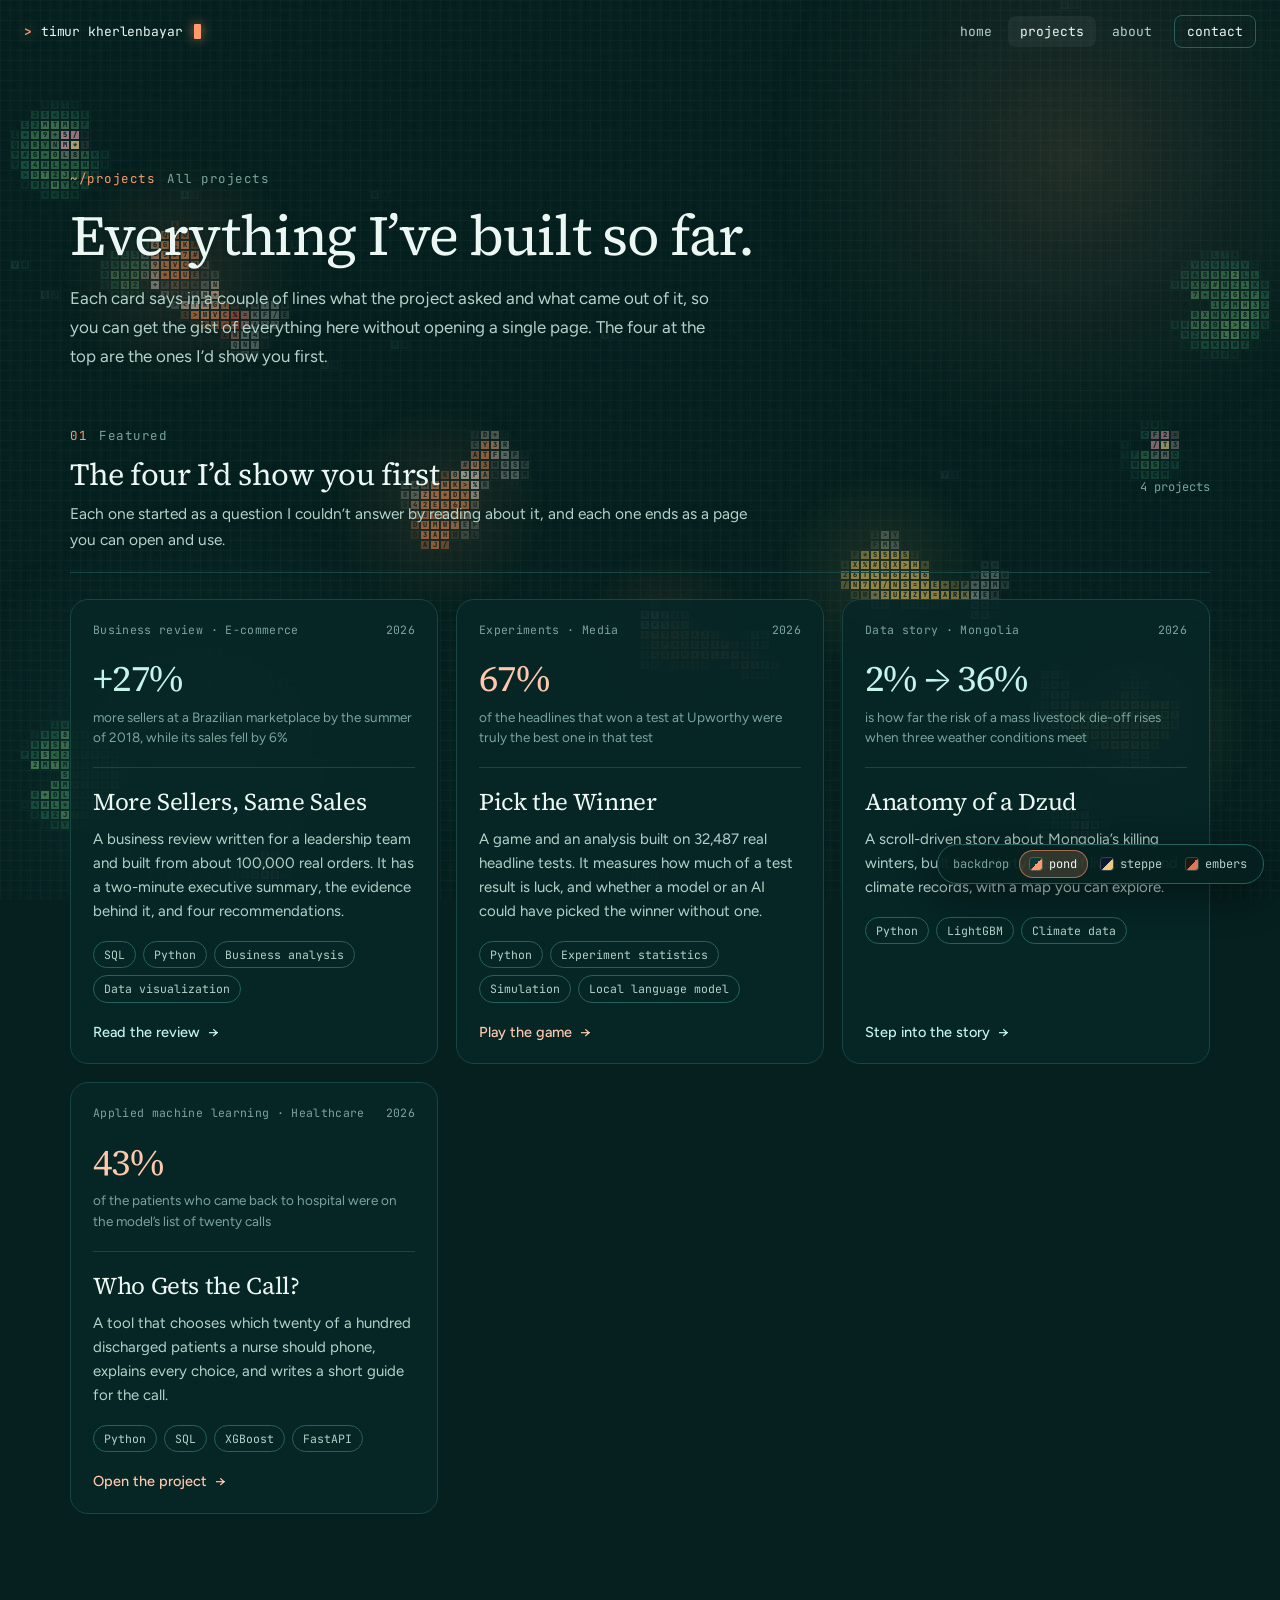
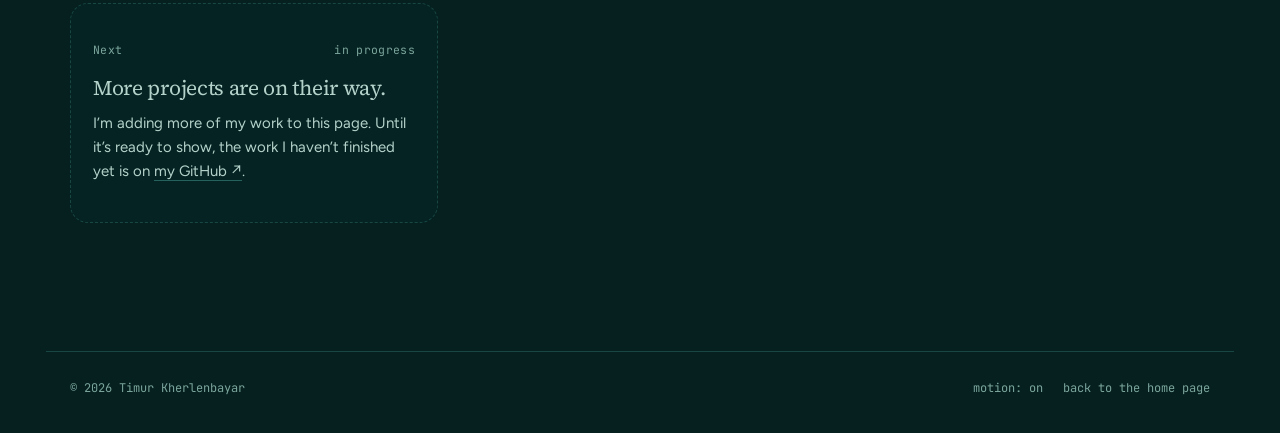
==== projects/index.html @ 5f77986a "Group the projects page and add a shared look for new project pages The projects page now holds its " ====
<!DOCTYPE html>
<html lang="en" data-theme="pond">
<head>
  <meta charset="UTF-8">
  <meta name="viewport" content="width=device-width, initial-scale=1, viewport-fit=cover">
  <meta name="theme-color" content="#05201f">
  <meta name="description" content="Every data and AI project by Timur Kherlenbayar. Each card opens a working page you can try.">
  <title>Projects — Timur Kherlenbayar</title>
  <link rel="icon" href="../assets/favicon.svg" type="image/svg+xml">
  <link rel="stylesheet" href="../assets/fonts/type-home.css?v=10">
  <link rel="stylesheet" href="../style.css?v=11">
  <script>
    document.documentElement.classList.add('js');
    try { var t = localStorage.getItem('tk-theme'); if (t) document.documentElement.dataset.theme = t; } catch (e) {}
  </script>
  <script src="../backdrop.js?v=10" defer></script>
  <script src="../app.js?v=11" defer></script>
</head>
<body>
  <canvas id="field" aria-hidden="true"></canvas>

  <a class="skip" href="#list">Skip to the projects</a>

  <header class="nav">
    <a class="brand" href="../" aria-label="Timur Kherlenbayar, home page"><span class="brand-mark" aria-hidden="true">&gt;</span>timur kherlenbayar<span class="caret" aria-hidden="true"></span></a>
    <nav aria-label="Main">
      <a href="../">home</a>
      <a href="./" aria-current="page">projects</a>
      <a href="../#about">about</a>
      <a class="nav-cta" href="../#contact">contact</a>
    </nav>
  </header>

  <main id="top">
    <section class="page-head wrap" aria-labelledby="page-title">
      <p class="label"><span>~/projects</span>All projects</p>
      <h1 id="page-title">Everything I’ve built so far.</h1>
      <p>Each card says in a couple of lines what the project asked and what came out of it, so you can get the gist of everything here without opening a single page. The four at the top are the ones I’d show you first.</p>
    </section>

    <!-- How this page is put together
         Each <section class="group"> is one kind of work, with its own heading and card grid. To add a
         project, copy one <li> block inside the right group, change the text and the link, and put it
         first in that group's list. Add "cool" to the card's class for the blue accent.
         For work that has no page of its own, use <div class="card compact"> (no headline number),
         or <a class="card compact"> if it links out to a repository or a PDF.
         To add a group, copy a whole <section class="group">, give it a new id and data-name, and
         update its number and count. The filter chips appear by themselves once there are two groups.
         Planned groups, in this order: featured, ai-apps (AI apps), product (Product and strategy),
         engineering (Engineering and coursework). -->
    <div class="wrap groups" id="list">
      <div class="filters" role="group" aria-label="Show one group of projects" hidden></div>

      <section class="group" id="featured" data-name="Featured" aria-labelledby="g-featured">
        <header class="group-head">
          <div>
            <p class="label"><span>01</span>Featured</p>
            <h2 id="g-featured">The four I’d show you first</h2>
          </div>
          <p class="group-count">4 projects</p>
          <p>Each one started as a question I couldn’t answer by reading about it, and each one ends as a page you can open and use.</p>
        </header>
        <ul class="cards">
          <li>
            <a class="card cool reveal" data-spot href="more-sellers-same-sales/">
              <span class="card-top"><span>Business review · E-commerce</span><span>2026</span></span>
              <span class="card-stat"><b>+27%</b><span>more sellers at a Brazilian marketplace by the summer of 2018, while its sales fell by 6%</span></span>
              <span class="card-title">More Sellers, Same Sales</span>
              <span class="card-text">A business review written for a leadership team and built from about 100,000 real orders. It has a two-minute executive summary, the evidence behind it, and four recommendations.</span>
              <span class="card-tags"><span>SQL</span><span>Python</span><span>Business analysis</span><span>Data visualization</span></span>
              <span class="card-go">Read the review <span aria-hidden="true">→</span></span>
            </a>
          </li>
          <li>
            <a class="card reveal" data-spot href="pick-the-winner/">
              <span class="card-top"><span>Experiments · Media</span><span>2026</span></span>
              <span class="card-stat"><b>67%</b><span>of the headlines that won a test at Upworthy were truly the best one in that test</span></span>
              <span class="card-title">Pick the Winner</span>
              <span class="card-text">A game and an analysis built on 32,487 real headline tests. It measures how much of a test result is luck, and whether a model or an AI could have picked the winner without one.</span>
              <span class="card-tags"><span>Python</span><span>Experiment statistics</span><span>Simulation</span><span>Local language model</span></span>
              <span class="card-go">Play the game <span aria-hidden="true">→</span></span>
            </a>
          </li>
          <li>
            <a class="card cool reveal" data-spot href="anatomy-of-a-dzud/">
              <span class="card-top"><span>Data story · Mongolia</span><span>2026</span></span>
              <span class="card-stat"><b>2% → 36%</b><span>is how far the risk of a mass livestock die-off rises when three weather conditions meet</span></span>
              <span class="card-title">Anatomy of a Dzud</span>
              <span class="card-text">A scroll-driven story about Mongolia’s killing winters, built from thirty years of livestock and climate records, with a map you can explore.</span>
              <span class="card-tags"><span>Python</span><span>LightGBM</span><span>Climate data</span></span>
              <span class="card-go">Step into the story <span aria-hidden="true">→</span></span>
            </a>
          </li>
          <li>
            <a class="card reveal" data-spot href="who-gets-the-call/">
              <span class="card-top"><span>Applied machine learning · Healthcare</span><span>2026</span></span>
              <span class="card-stat"><b>43%</b><span>of the patients who came back to hospital were on the model’s list of twenty calls</span></span>
              <span class="card-title">Who Gets the Call?</span>
              <span class="card-text">A tool that chooses which twenty of a hundred discharged patients a nurse should phone, explains every choice, and writes a short guide for the call.</span>
              <span class="card-tags"><span>Python</span><span>SQL</span><span>XGBoost</span><span>FastAPI</span></span>
              <span class="card-go">Open the project <span aria-hidden="true">→</span></span>
            </a>
          </li>
        </ul>
      </section>

      <ul class="cards later">
        <li>
          <div class="card ghost reveal">
            <span class="card-top"><span>Next</span><span>in progress</span></span>
            <span class="card-title">More projects are on their way.</span>
            <span class="card-text">I’m adding more of my work to this page. Until it’s ready to show, the work I haven’t finished yet is on <a href="https://github.com/RumitOsu" target="_blank" rel="noopener noreferrer">my GitHub <span aria-hidden="true">↗</span></a>.</span>
          </div>
        </li>
      </ul>
    </div>
  </main>

  <footer class="footer wrap">
    <span>© 2026 Timur Kherlenbayar</span>
    <span class="footer-right">
      <button id="motion" type="button" aria-pressed="false">motion: on</button>
      <a href="../">back to the home page</a>
    </span>
  </footer>

  <div class="themes" role="group" aria-label="Choose the backdrop">
    <span aria-hidden="true">backdrop</span>
    <button type="button" data-theme-pick="pond" aria-pressed="true" aria-label="Koi pond backdrop" style="--a:#0a3a38;--b:#ff9a6c"><i></i><b>pond</b></button>
    <button type="button" data-theme-pick="steppe" aria-pressed="false" aria-label="Steppe night backdrop" style="--a:#0f1630;--b:#f2cc7e"><i></i><b>steppe</b></button>
    <button type="button" data-theme-pick="embers" aria-pressed="false" aria-label="Embers backdrop" style="--a:#1b1916;--b:#d97757"><i></i><b>embers</b></button>
  </div>
</body>
</html>
---- assets/fonts/type-home.css ----
/* Home page type: Source Serif 4 for headings, Figtree for reading, JetBrains Mono for labels. */
@font-face { font-family: 'Source Serif 4'; font-style: normal; font-weight: 400; font-display: swap; src: url(font-26.ttf) format('truetype'); }
@font-face { font-family: 'Source Serif 4'; font-style: italic; font-weight: 400; font-display: swap; src: url(font-25.ttf) format('truetype'); }
@font-face { font-family: 'Source Serif 4'; font-style: normal; font-weight: 600; font-display: swap; src: url(font-27.ttf) format('truetype'); }
@font-face { font-family: 'Figtree'; font-style: normal; font-weight: 400; font-display: swap; src: url(font-15.ttf) format('truetype'); }
@font-face { font-family: 'Figtree'; font-style: normal; font-weight: 500; font-display: swap; src: url(font-16.ttf) format('truetype'); }
@font-face { font-family: 'Figtree'; font-style: normal; font-weight: 700; font-display: swap; src: url(font-17.ttf) format('truetype'); }
@font-face { font-family: 'JetBrains Mono'; font-style: normal; font-weight: 400; font-display: swap; src: url(font-18.ttf) format('truetype'); }
@font-face { font-family: 'JetBrains Mono'; font-style: normal; font-weight: 600; font-display: swap; src: url(font-19.ttf) format('truetype'); }
---- style.css ----
/* Timur Kherlenbayar — portfolio home.
   A warm, dark, terminal-flavoured page: serif headings, monospace labels, one coral accent,
   and a quiet field of dots behind everything that brightens near the pointer. */

:root {
  color-scheme: dark;
  --ok: #86cfa6;
  --serif: "Source Serif 4", Georgia, "Times New Roman", serif;
  --sans: "Figtree", "Segoe UI", system-ui, sans-serif;
  --mono: "JetBrains Mono", ui-monospace, "Cascadia Mono", Consolas, monospace;
  --w: 1140px;
  --r: 16px;
}
/* Koi pond: dark teal water, koi orange, pale aqua. */
:root, [data-theme="pond"] {
  --bg: #05201f; --bg-2: #082b2a; --panel: rgba(7, 38, 38, .9); --panel-solid: #0a302f;
  --line: #174643; --line-2: #26625d; --ink: #ecf7f3; --ink-2: #b4d2ca; --mute: #7ba59c;
  --accent: #ff9a6c; --accent-2: #ffc7ac; --on-accent: #2a1006;
  --cool: #7fe3d2; --cool-2: #c5f4ea; --on-cool: #05231f;
}
/* Night over the steppe: deep indigo, moonlight gold, a cold blue for the second project. */
[data-theme="steppe"] {
  --bg: #0a0f1f; --bg-2: #0f1630; --panel: rgba(15, 21, 43, .9); --panel-solid: #121a36;
  --line: #222c4d; --line-2: #36426d; --ink: #eef0f8; --ink-2: #b9bfd6; --mute: #838cab;
  --accent: #f2cc7e; --accent-2: #f8e2b0; --on-accent: #1e1705;
  --cool: #93b5ff; --cool-2: #cfdcff; --on-cool: #0a1230;
}
/* Embers: warm near-black with a coral glow. */
[data-theme="embers"] {
  --bg: #12110f; --bg-2: #181714; --panel: rgba(27, 25, 22, .9); --panel-solid: #1b1916;
  --line: #2d2a25; --line-2: #403b33; --ink: #f0ece4; --ink-2: #bbb5a9; --mute: #898377;
  --accent: #d97757; --accent-2: #f2b192; --on-accent: var(--on-accent);
  --cool: #9fabf7; --cool-2: #cfd5ff; --on-cool: var(--on-cool);
}

* { box-sizing: border-box; }
html { scroll-padding-top: 84px; -webkit-text-size-adjust: 100%; }
body {
  margin: 0; background: var(--bg); color: var(--ink);
  font: 400 17px/1.7 var(--sans); -webkit-font-smoothing: antialiased; overflow-x: hidden;
}
h1, h2, h3, p, dl, dd, ol, ul { margin: 0; padding: 0; }
ol, ul { list-style: none; }
a { color: inherit; }
button { font: inherit; color: inherit; background: none; border: 0; cursor: pointer; }
:focus-visible { outline: 2px solid var(--accent-2); outline-offset: 3px; border-radius: 6px; }
::selection { background: color-mix(in srgb, var(--accent) 35%, transparent); color: #fff; }

.wrap { width: 100%; max-width: calc(var(--w) + 48px); margin: 0 auto; padding-left: max(24px, env(safe-area-inset-left)); padding-right: max(24px, env(safe-area-inset-right)); }
main, .nav, .footer { position: relative; z-index: 2; }

/* ---------- background ---------- */
/* Three stacked layers made by backdrop.js: the tiles (a tiny picture stretched with hard edges),
   a stencil of gaps and characters that is drawn once, and the soft glows. */
#field, .bd-stencil, .bd-haze { position: fixed; left: 0; top: 0; z-index: 0; pointer-events: none; }
#field { image-rendering: crisp-edges; image-rendering: pixelated; }

/* Switching scenes: the new one opens out in a circle (driven from app.js). */
::view-transition-old(root), ::view-transition-new(root) { animation: none; mix-blend-mode: normal; }
::view-transition-old(root) { z-index: 1; }
::view-transition-new(root) { z-index: 2; }

/* Text that sits straight on the backdrop gets a soft halo so passing creatures don't fight it. */
.hero-copy, .section-head, .timeline, .about-copy { text-shadow: 0 0 5px var(--bg); }
.shimmer, .btn { text-shadow: none; }

/* ---------- nav ---------- */
.skip { position: fixed; left: 16px; top: -60px; z-index: 50; background: var(--accent); color: var(--on-accent); padding: 10px 14px; border-radius: 8px; font-weight: 700; text-decoration: none; transition: top .2s; }
.skip:focus { top: 14px; }

.nav {
  position: fixed; top: 0; left: 0; right: 0; z-index: 20; height: 64px;
  display: flex; align-items: center; justify-content: space-between; gap: 16px;
  padding: 0 max(24px, env(safe-area-inset-right)) 0 max(24px, env(safe-area-inset-left));
  font: 400 13px/1 var(--mono); border-bottom: 1px solid transparent;
  transition: background .3s, border-color .3s;
}
.nav.scrolled { background: color-mix(in srgb, var(--bg) 93%, transparent); border-color: var(--line); }
.brand { display: inline-flex; align-items: center; gap: 9px; text-decoration: none; color: var(--ink); letter-spacing: -.01em; white-space: nowrap; }
.brand-mark { color: var(--accent); font-weight: 600; text-shadow: 0 0 14px color-mix(in srgb, var(--accent) 80%, transparent); }
.caret { display: inline-block; width: .55em; height: 1.15em; background: var(--accent); border-radius: 1px; margin-left: 2px; box-shadow: 0 0 12px color-mix(in srgb, var(--accent) 70%, transparent); animation: blink 1.15s steps(1) infinite; vertical-align: text-bottom; }
@keyframes blink { 50% { opacity: 0; } }
.nav nav { display: flex; align-items: center; gap: 4px; }
.nav nav a { text-decoration: none; color: var(--ink-2); padding: 9px 12px; border-radius: 8px; transition: color .2s, background .2s; }
.nav nav a:hover, .nav nav a[aria-current] { color: var(--ink); background: rgba(255, 255, 255, .05); }
.nav nav a.nav-cta { color: var(--ink); border: 1px solid var(--line-2); margin-left: 6px; }
.nav nav a.nav-cta:hover { border-color: var(--accent); box-shadow: 0 0 22px color-mix(in srgb, var(--accent) 25%, transparent); background: transparent; }

/* ---------- shared pieces ---------- */
.label, .kicker, .eyebrow { font: 400 12.5px/1.4 var(--mono); letter-spacing: .04em; color: var(--mute); display: flex; align-items: center; gap: 12px; }
.label span, .kicker span { color: var(--accent); }
.kicker.cool span { color: var(--cool); }
.pulse { position: relative; width: 8px; height: 8px; border-radius: 50%; background: var(--accent); flex: none; display: inline-block; }
.pulse::after { content: ""; position: absolute; inset: 0; border-radius: 50%; background: inherit; opacity: .6; animation: pulse 2.4s ease-out infinite; }
.pulse.ok { background: var(--ok); margin-right: 8px; }
@keyframes pulse { 70%, 100% { transform: scale(3.2); opacity: 0; } }

.btn {
  display: inline-flex; align-items: center; gap: 10px; text-decoration: none; white-space: nowrap;
  font: 500 15px/1 var(--sans); padding: 14px 20px; border-radius: 11px; border: 1px solid transparent;
  transition: transform .2s, box-shadow .25s, background .2s, border-color .2s;
}
.btn span { transition: transform .2s; }
.btn:hover span { transform: translateX(3px); }
.btn.primary { background: var(--accent); color: var(--on-accent); font-weight: 700; box-shadow: 0 0 0 transparent, inset 0 1px 0 rgba(255, 255, 255, .25); }
.btn.primary:hover { transform: translateY(-1px); box-shadow: 0 8px 34px color-mix(in srgb, var(--accent) 42%, transparent), inset 0 1px 0 rgba(255, 255, 255, .25); }
.btn.primary.cool { background: var(--cool); color: var(--on-cool); }
.btn.primary.cool:hover { box-shadow: 0 8px 34px color-mix(in srgb, var(--cool) 42%, transparent), inset 0 1px 0 rgba(255, 255, 255, .3); }
.btn.ghost { border-color: var(--line-2); color: var(--ink); background: rgba(255, 255, 255, .02); }
.btn.ghost:hover { border-color: var(--ink-2); background: rgba(255, 255, 255, .05); }

/* A soft light that follows the pointer across a card. It is one small round patch moved with
   transform, so following the pointer never repaints the card, and the card's border warms on hover. */
[data-spot] { position: relative; isolation: isolate; overflow: hidden; transition: border-color .3s; }
[data-spot]::before { content: ""; position: absolute; left: 0; top: 0; width: 680px; height: 680px; margin: -340px 0 0 -340px; z-index: -1; border-radius: 50%; pointer-events: none; opacity: 0; transition: opacity .35s; transform: translate(var(--mx, 340px), var(--my, 340px)); background: radial-gradient(circle closest-side, color-mix(in srgb, var(--accent) 13%, transparent), color-mix(in srgb, var(--accent) 6%, transparent) 45%, transparent); }
[data-spot]:hover { border-color: color-mix(in srgb, var(--accent-2) 42%, var(--line-2)); }
[data-spot]:hover::before { opacity: 1; will-change: transform; }
.project.flip[data-spot]::before, .card.cool[data-spot]::before { background: radial-gradient(circle closest-side, color-mix(in srgb, var(--cool) 13%, transparent), color-mix(in srgb, var(--cool) 6%, transparent) 45%, transparent); }
.project.flip[data-spot]:hover, .card.cool[data-spot]:hover { border-color: color-mix(in srgb, var(--cool-2) 42%, var(--line-2)); }

/* ---------- hero ---------- */
.hero { min-height: 100vh; min-height: 100svh; padding-top: 110px; padding-bottom: 70px; display: grid; grid-template-columns: minmax(0, 1.08fr) minmax(0, .92fr); gap: clamp(32px, 5vw, 76px); align-items: center; }
.hero h1 { font: 400 clamp(2.1rem, 3.4vw, 3.1rem)/1.12 var(--serif); letter-spacing: -.025em; margin: 22px 0 26px; text-wrap: balance; }
.shimmer { background: linear-gradient(100deg, var(--accent) 0%, var(--accent) 35%, #fff 50%, var(--accent) 65%, var(--accent) 100%); background-size: 250% 100%; -webkit-background-clip: text; background-clip: text; color: transparent; font-style: italic; animation: shimmer 9s ease-in-out infinite; padding-right: .06em; }
/* The highlight rests for most of the cycle and then sweeps across once. */
@keyframes shimmer { 0%, 70% { background-position: 125% 0; } 100% { background-position: -125% 0; } }
.lede { color: var(--ink-2); font-size: 1.09rem; max-width: 35em; }
.hero-actions { display: flex; flex-wrap: wrap; gap: 12px; margin-top: 34px; }

.term { border: 1px solid var(--line-2); border-radius: var(--r); background: var(--panel); box-shadow: 0 30px 90px rgba(0, 0, 0, .5), 0 0 80px color-mix(in srgb, var(--accent) 8%, transparent); font: 400 13.5px/1.65 var(--mono); }
.term-bar, .term-status { display: flex; justify-content: space-between; gap: 14px; padding: 13px 18px; color: var(--mute); font-size: 12px; }
.term-bar { border-bottom: 1px solid var(--line); }
.term-status { border-top: 1px solid var(--line); flex-wrap: wrap; }
.term-status > span { display: inline-flex; align-items: center; }
.term-body { padding: 20px 18px 18px; display: grid; gap: 12px; min-height: 330px; align-content: start; }
.t-cmd { display: flex; gap: 10px; color: var(--ink); }
.t-cmd b { color: var(--accent); font-weight: 600; }
.t-cmd span:not(.caret) { display: inline-block; overflow: hidden; white-space: nowrap; width: calc(var(--n) * 1ch); }
.t-cmd:not(:first-child) { margin-top: 8px; }
.t-out, .t-row { display: grid; grid-template-columns: auto 1fr; gap: 10px; color: var(--ink-2); font-family: var(--sans); font-size: 15px; line-height: 1.55; }
.t-out i, .t-row i { font: 400 10px/2.3 var(--mono); color: var(--mute); font-style: normal; }
.t-row { grid-template-columns: auto 1fr auto; text-decoration: none; padding: 11px 12px; margin: 0 -12px; border-radius: 10px; border: 1px solid transparent; transition: background .2s, border-color .2s; }
.t-row i { color: var(--accent); }
.t-row + .t-row i { color: var(--cool); }
.t-row strong { display: block; color: var(--ink); font: 600 1.06rem/1.35 var(--serif); letter-spacing: -.005em; }
.t-row em { font-style: normal; font-size: 14px; color: var(--ink-2); }
.t-row u { text-decoration: none; color: var(--mute); align-self: center; font-family: var(--mono); transition: transform .2s, color .2s; }
.t-row:hover { background: rgba(255, 255, 255, .04); border-color: var(--line-2); }
.t-row:hover u { transform: translateX(4px); color: var(--ink); }

/* The terminal types itself out once, when it first comes into view. Everything is plain text if motion is off. */
.js:not(.motion-off) .term:not(.play) .term-body > * { opacity: 0; }
.js:not(.motion-off) .play .t-cmd span:not(.caret) { animation: type calc(var(--n) * 42ms) steps(var(--n)) var(--d) both; }
.js:not(.motion-off) .play .t-cmd b, .js:not(.motion-off) .play .t-out, .js:not(.motion-off) .play .t-row { animation: rise .5s ease var(--d) both; }
.js:not(.motion-off) .play .t-idle .caret { animation: rise .5s ease var(--d) both, blink 1.15s steps(1) calc(var(--d) + .5s) infinite; }
@keyframes type { from { width: 0; } }
@keyframes rise { from { opacity: 0; transform: translateY(6px); } }

/* ---------- sections ---------- */
.section { padding-top: clamp(80px, 11vw, 150px); }
.section-head { max-width: 720px; margin-bottom: clamp(36px, 5vw, 60px); }
.section-head h2, .contact-card h2 { font: 400 clamp(1.9rem, 3.5vw, 2.9rem)/1.12 var(--serif); letter-spacing: -.02em; margin: 16px 0 18px; text-wrap: balance; }
.section-head > p:not(.label) { color: var(--ink-2); max-width: 40em; }

/* ---------- projects ---------- */
.project { display: grid; grid-template-columns: minmax(0, 1.1fr) minmax(0, .9fr); gap: clamp(28px, 4vw, 56px); align-items: center; padding: clamp(24px, 3.4vw, 44px); border: 1px solid var(--line); border-radius: 22px; background: var(--panel); margin-bottom: 26px; }
.project.flip .project-copy { order: 2; }
.project h3 { font: 400 clamp(1.8rem, 3vw, 2.5rem)/1.1 var(--serif); letter-spacing: -.02em; margin: 14px 0 18px; }
.project h3 a { text-decoration: none; background: linear-gradient(currentColor, currentColor) 0 100% / 0 1px no-repeat; transition: background-size .35s; }
.project h3 a:hover { background-size: 100% 1px; }
.project-copy > p:not(.kicker) { color: var(--ink-2); margin-bottom: 14px; }
.stats { display: grid; grid-template-columns: repeat(3, minmax(min-content, 1fr)); gap: 18px; margin: 26px 0 24px; padding-top: 24px; border-top: 1px solid var(--line); }
.stats dt { font: 400 clamp(1.45rem, 2.2vw, 1.9rem)/1.1 var(--serif); color: var(--accent-2); letter-spacing: -.02em; white-space: nowrap; }
.flip .stats dt { color: var(--cool-2); }
.stats dd { font-size: 13.5px; line-height: 1.5; color: var(--mute); margin-top: 8px; }
.tags { display: flex; flex-wrap: wrap; gap: 8px; margin-bottom: 28px; }
.tags li { font: 400 12px/1 var(--mono); color: var(--ink-2); border: 1px solid var(--line-2); border-radius: 999px; padding: 8px 12px; }
.actions { display: flex; flex-wrap: wrap; gap: 12px; }

.project-vis { display: flex; flex-direction: column; text-decoration: none; border: 1px solid var(--line); border-radius: var(--r); background: linear-gradient(180deg, rgba(0, 0, 0, 0.34), rgba(0, 0, 0, 0.2)); padding: 18px 20px 20px; min-height: 420px; overflow: hidden; position: relative; }
.vis-top { display: flex; justify-content: space-between; font: 400 11.5px/1 var(--mono); color: var(--mute); letter-spacing: .04em; }
.vis-caption { font: 400 1.02rem/1.45 var(--serif); color: var(--ink); text-align: center; min-height: 2.9em; margin-top: auto; }
.legend { display: flex; flex-wrap: wrap; justify-content: center; gap: 6px 16px; margin-top: 14px; font: 400 11px/1.4 var(--mono); color: var(--mute); }
.legend span { display: inline-flex; align-items: center; gap: 7px; }
.legend i { width: 9px; height: 9px; border-radius: 50%; display: inline-block; }
.k-called { box-shadow: 0 0 0 1.5px var(--accent); }
.k-back { background: var(--ink-2); }
.k-both { background: var(--accent); box-shadow: 0 0 10px var(--accent); }

.call-grid { display: grid; grid-template-columns: repeat(10, 1fr); gap: clamp(7px, 1.1vw, 12px); width: min(100%, 310px); margin: 26px auto 22px; }
.call-grid i { aspect-ratio: 1; border-radius: 50%; background: var(--line-2); transition: background .6s, box-shadow .6s, transform .6s, opacity .6s; transition-delay: calc(var(--i) * 28ms); }
.call-grid[data-phase="1"] i.called, .call-grid[data-phase="2"] i.called { box-shadow: 0 0 0 2px var(--bg), 0 0 0 3.5px var(--accent); }
.call-grid[data-phase="2"] i { opacity: .55; }
.call-grid[data-phase="2"] i.called, .call-grid[data-phase="2"] i.back { opacity: 1; }
.call-grid[data-phase="2"] i.back { background: var(--ink-2); transform: scale(1.12); }
.call-grid[data-phase="2"] i.back.called { background: var(--accent); box-shadow: 0 0 0 2px var(--bg), 0 0 0 3.5px var(--accent), 0 0 20px 3px color-mix(in srgb, var(--accent) 75%, transparent); }

/* The three rings are plain boxes moved with transform and opacity only, which the graphics card
   animates without the page being repainted. */
.venn { position: relative; width: min(100%, 340px); aspect-ratio: 320 / 280; margin: 10px auto 0; }
.ring { position: absolute; width: 46.25%; aspect-ratio: 1; border-radius: 50%; border: 1.2px solid color-mix(in srgb, var(--cool) 70%, transparent); background: color-mix(in srgb, var(--cool) 9%, transparent); }
.r1 { left: 26.875%; top: 10.7%; }
.r2 { left: 13.75%; top: 35%; }
.r3 { left: 40%; top: 35%; }
.ring span { position: absolute; transform: translateX(-50%); font: 400 11px/1 var(--mono); color: var(--ink-2); letter-spacing: .03em; white-space: nowrap; }
.r1 span { left: 50%; top: 10%; }
.r2 span { left: 23%; top: 73%; }
.r3 span { left: 77%; top: 73%; }
.core { position: absolute; left: 35.625%; top: 37.14%; width: 28.75%; aspect-ratio: 1; border-radius: 50%; background: radial-gradient(circle, rgba(255, 217, 168, .95), rgba(233, 135, 87, .55) 55%, rgba(217, 119, 87, 0)); }
.core-num { position: absolute; left: 0; right: 0; top: 53.57%; margin-top: -.5em; text-align: center; font: 400 30px/1 var(--serif); color: #fff6ea; letter-spacing: -.02em; }
html:not(.motion-off) .r1 { animation: r1 11s ease-in-out infinite; }
html:not(.motion-off) .r2 { animation: r2 11s ease-in-out infinite; }
html:not(.motion-off) .r3 { animation: r3 11s ease-in-out infinite; }
html:not(.motion-off) .core, html:not(.motion-off) .core-num { animation: core 11s ease-in-out infinite; }
@keyframes r1 { 0%, 14%, 100% { transform: translate(0, -34px); } 42%, 82% { transform: none; } }
@keyframes r2 { 0%, 14%, 100% { transform: translate(-36px, 22px); } 42%, 82% { transform: none; } }
@keyframes r3 { 0%, 14%, 100% { transform: translate(36px, 22px); } 42%, 82% { transform: none; } }
@keyframes core { 0%, 30%, 94%, 100% { opacity: 0; transform: scale(.7); } 48%, 82% { opacity: 1; transform: scale(1); } 62% { opacity: 1; transform: scale(1.08); } }

/* "Pick the Winner": two headline slips whose click bars fill, then one gets the stamp. Transform and opacity only. */
.slips { display: grid; gap: 16px; margin: 30px 0 22px; }
.slip { position: relative; border: 1px solid var(--line-2); border-radius: 14px; padding: 16px 16px 13px; background: rgba(255, 255, 255, 0.03); }
.slip-h { font: 400 1.02rem/1.34 var(--serif); color: var(--ink-2); }
.slip.win .slip-h { color: var(--ink); }
.slip-bar { height: 5px; border-radius: 3px; background: var(--line); overflow: hidden; margin-top: 13px; }
.slip-bar i { display: block; height: 100%; border-radius: 3px; background: var(--ink-2); transform-origin: 0 50%; }
.slip.win .slip-bar i { background: var(--accent); }
.slip-n { display: flex; justify-content: space-between; font: 400 11.5px/1 var(--mono); color: var(--mute); margin-top: 9px; letter-spacing: .03em; }
.slip-stamp { position: absolute; right: 14px; top: -12px; font: 500 11px/1 var(--mono); letter-spacing: .14em; text-transform: uppercase; color: var(--accent-2); background: var(--bg); border: 1px solid var(--accent); border-radius: 7px; padding: 6px 9px; transform: rotate(4deg); }
html:not(.motion-off) .slip-bar i { animation: slipbar 9s cubic-bezier(.3, .7, .2, 1) infinite; }
html:not(.motion-off) .slip-stamp { animation: slipstamp 9s ease infinite; }
@keyframes slipbar { 0%, 6% { transform: scaleX(0); } 34%, 100% { transform: none; } }
@keyframes slipstamp { 0%, 38% { opacity: 0; transform: rotate(4deg) scale(1.5); } 44%, 94% { opacity: 1; transform: rotate(4deg); } 100% { opacity: 0; transform: rotate(4deg); } }

/* More Sellers, Same Sales: two small lines, one rising and one that stops rising */
.duo { display: grid; gap: 14px; margin: 26px 0 22px; }
.duo-row { border: 1px solid var(--line-2); border-radius: 14px; padding: 15px 16px 8px; background: rgba(255, 255, 255, 0.03); }
.duo-head { display: flex; justify-content: space-between; align-items: baseline; gap: 12px; font: 400 11.5px/1.3 var(--mono); color: var(--mute); letter-spacing: .03em; }
.duo-head b { font: 400 1.5rem/1 var(--serif); color: var(--cool-2); letter-spacing: -.02em; white-space: nowrap; }
.duo-row.flat .duo-head b { color: var(--ink-2); }
.duo svg { display: block; width: 100%; height: auto; margin-top: 4px; overflow: visible; }
.duo polyline { fill: none; stroke: var(--cool); stroke-width: 2; stroke-linejoin: round; stroke-linecap: round; }
.duo-row.flat polyline { stroke: var(--ink-2); }
.duo line { stroke: var(--mute); stroke-width: 1; stroke-dasharray: 3 4; }
html:not(.motion-off) .duo polyline { stroke-dasharray: 1; animation: duodraw 9s ease-in-out infinite; }
@keyframes duodraw { 0% { stroke-dashoffset: 1; } 32%, 94% { stroke-dashoffset: 0; } 100% { stroke-dashoffset: 1; } }

.all-link { display: flex; align-items: center; flex-wrap: wrap; gap: 14px 22px; margin-top: 34px; }
.all-link p { color: var(--mute); font-size: 15px; text-shadow: 0 0 5px var(--bg); }
.all-link p a, .card-text a { color: var(--ink-2); text-underline-offset: 4px; text-decoration-color: var(--line-2); transition: color .2s, text-decoration-color .2s; }
.all-link p a:hover, .card-text a:hover { color: var(--accent-2); text-decoration-color: var(--accent); }

/* ---------- all projects page ---------- */
.page-head { padding-top: clamp(120px, 15vw, 170px); padding-bottom: clamp(32px, 5vw, 56px); text-shadow: 0 0 5px var(--bg); }
.page-head h1 { font: 400 clamp(2.2rem, 4.4vw, 3.6rem)/1.08 var(--serif); letter-spacing: -.025em; margin: 18px 0 18px; text-wrap: balance; }
.page-head > p:not(.label) { color: var(--ink-2); max-width: 38em; font-size: 1.06rem; }
.cards { display: grid; grid-template-columns: repeat(3, minmax(0, 1fr)); gap: 18px; padding-bottom: clamp(70px, 10vw, 130px); }
.cards li { display: flex; }
.card { display: flex; flex-direction: column; width: 100%; text-decoration: none; padding: 22px 22px 24px; border: 1px solid var(--line); border-radius: 18px; background: var(--panel); transition: transform .25s, border-color .25s; }
a.card:hover { transform: translateY(-3px); border-color: var(--line-2); }
.card-top { display: flex; justify-content: space-between; gap: 12px; font: 400 11.5px/1.4 var(--mono); letter-spacing: .03em; color: var(--mute); }
.card-stat { display: block; margin: 22px 0 20px; padding-bottom: 20px; border-bottom: 1px solid var(--line); }
.card-stat b { display: block; font: 400 2.3rem/1 var(--serif); letter-spacing: -.02em; color: var(--accent-2); }
.card.cool .card-stat b { color: var(--cool-2); }
.card-stat span { display: block; margin-top: 10px; font-size: 13.5px; line-height: 1.5; color: var(--mute); }
.card-title { font: 400 1.5rem/1.2 var(--serif); letter-spacing: -.015em; color: var(--ink); }
.card-text { margin-top: 10px; font-size: 15px; line-height: 1.6; color: var(--ink-2); }
.card-tags { display: flex; flex-wrap: wrap; gap: 7px; margin: 18px 0 22px; }
.card-tags span { font: 400 11.5px/1 var(--mono); color: var(--ink-2); border: 1px solid var(--line-2); border-radius: 999px; padding: 7px 10px; }
.card-go { margin-top: auto; font: 500 14.5px/1 var(--sans); color: var(--accent-2); display: inline-flex; gap: 8px; }
.card.cool .card-go { color: var(--cool-2); }
.card-go span { transition: transform .2s; }
a.card:hover .card-go span { transform: translateX(4px); }
.card.ghost { border-style: dashed; background: color-mix(in srgb, var(--panel) 55%, transparent); justify-content: center; min-height: 220px; }
.card.ghost .card-title { margin-top: 18px; font-size: 1.3rem; color: var(--ink-2); }
/* A smaller card for work that has no page of its own: no headline number, and it may link out. */
.card.compact { padding: 20px 20px 22px; }
.card.compact .card-title { font-size: 1.28rem; margin-top: 16px; }
.card.compact .card-tags { margin-bottom: 18px; }

/* The projects page is split into groups. Each group is a <section class="group"> with its own
   heading and card grid; app.js adds the filter chips once there are two groups or more. */
.groups { padding-bottom: clamp(70px, 10vw, 130px); }
.group + .group { margin-top: clamp(64px, 8vw, 104px); }
.groups .cards { padding-bottom: 0; }
.group-head { display: grid; grid-template-columns: minmax(0, 1fr) auto; align-items: end; gap: 8px 24px; margin-bottom: 26px; padding-bottom: 18px; border-bottom: 1px solid var(--line); text-shadow: 0 0 5px var(--bg); }
.group-head h2 { font: 400 clamp(1.5rem, 2.4vw, 1.95rem)/1.2 var(--serif); letter-spacing: -.015em; margin-top: 12px; }
.group-head > p:not(.label):not(.group-count) { grid-column: 1 / -1; color: var(--ink-2); max-width: 44em; font-size: 15.5px; }
.group-count { font: 400 12px/1 var(--mono); color: var(--mute); white-space: nowrap; }
.filters { display: flex; flex-wrap: wrap; gap: 8px; margin: 0 0 clamp(34px, 5vw, 52px); }
.filters[hidden] { display: none; }
.filters button { display: inline-flex; align-items: center; gap: 8px; font: 400 12.5px/1 var(--mono); color: var(--ink-2); border: 1px solid var(--line-2); border-radius: 999px; padding: 10px 14px; background: color-mix(in srgb, var(--bg) 80%, transparent); transition: color .2s, border-color .2s, background .2s; }
.filters button i { font-style: normal; color: var(--mute); }
.filters button:hover { color: var(--ink); border-color: var(--ink-2); }
.filters button[aria-pressed="true"] { color: var(--ink); border-color: color-mix(in srgb, var(--accent) 60%, transparent); background: color-mix(in srgb, var(--accent) 16%, var(--bg)); }
.filters button[aria-pressed="true"] i { color: var(--accent-2); }
.group[hidden] { display: none; }
.later { margin-top: clamp(54px, 7vw, 90px); }

/* ---------- experience ---------- */
.timeline { border-top: 1px solid var(--line); }
.timeline li { display: grid; grid-template-columns: 190px minmax(0, 1fr); gap: 24px; padding: 34px 0; border-bottom: 1px solid var(--line); }
.when { font: 400 12.5px/1.9 var(--mono); color: var(--mute); letter-spacing: .03em; }
.timeline h3 { font: 400 1.5rem/1.25 var(--serif); letter-spacing: -.012em; }
.where { font: 400 12.5px/1.5 var(--mono); color: var(--accent-2); margin: 8px 0 14px; }
.timeline li div > p:last-child { color: var(--ink-2); max-width: 44em; }

/* ---------- about ---------- */
.about { display: grid; grid-template-columns: minmax(0, 1.1fr) minmax(0, .9fr); gap: clamp(28px, 5vw, 70px); align-items: start; }
.about-copy p { color: var(--ink-2); font-size: 1.06rem; margin-bottom: 1.15em; }
.about-copy p:first-child { color: var(--ink); font: 400 1.32rem/1.5 var(--serif); letter-spacing: -.005em; }
.facts { border: 1px solid var(--line); border-radius: var(--r); background: var(--panel); padding: 6px 22px; }
.facts > div { display: grid; grid-template-columns: 104px minmax(0, 1fr); gap: 14px; padding: 15px 0; border-bottom: 1px solid var(--line); }
.facts > div:last-child { border-bottom: 0; }
.facts dt { font: 400 12px/1.9 var(--mono); color: var(--mute); }
.facts dd { font-size: 15px; line-height: 1.55; color: var(--ink); }

.principles { display: grid; grid-template-columns: repeat(3, minmax(0, 1fr)); gap: 18px; margin-top: clamp(40px, 6vw, 72px); }
.principle { border: 1px solid var(--line); border-radius: var(--r); background: var(--panel); padding: 26px 24px 28px; }
.p-num { font: 400 12.5px/1 var(--mono); color: var(--accent); }
.principle h3 { font: 400 1.36rem/1.25 var(--serif); letter-spacing: -.012em; margin: 16px 0 12px; }
.principle p:last-child { color: var(--ink-2); font-size: 15.5px; line-height: 1.65; }

/* ---------- contact ---------- */
.contact { padding-bottom: clamp(60px, 9vw, 120px); }
.contact-card { border: 1px solid var(--line-2); border-radius: 24px; padding: clamp(28px, 5vw, 64px); background: radial-gradient(900px 420px at 85% 0%, color-mix(in srgb, var(--accent) 16%, transparent), transparent 62%), var(--panel); }
.contact-card h2 { max-width: 19em; }
.contact-card > p:not(.label) { color: var(--ink-2); max-width: 36em; }
.prompt { display: flex; align-items: center; gap: 12px; margin-top: 34px; max-width: 560px; border: 1px solid var(--line-2); border-radius: 13px; background: rgba(0, 0, 0, 0.27); padding: 8px 8px 8px 18px; font: 400 15px/1.2 var(--mono); transition: border-color .25s, box-shadow .25s; }
.prompt:hover, .prompt:focus-within { border-color: var(--accent); box-shadow: 0 0 0 4px color-mix(in srgb, var(--accent) 12%, transparent), 0 0 44px color-mix(in srgb, var(--accent) 20%, transparent); }
.prompt-mark { color: var(--accent); font-weight: 600; }
.prompt-mail { flex: 1; min-width: 0; text-decoration: none; color: var(--ink); overflow-wrap: anywhere; padding: 8px 0; }
.copy { font: 400 12.5px/1 var(--mono); color: var(--ink-2); border: 1px solid var(--line-2); border-radius: 8px; padding: 10px 13px; transition: color .2s, border-color .2s, background .2s; }
.copy:hover { color: var(--ink); border-color: var(--ink-2); background: rgba(255, 255, 255, .05); }
.contact-links { display: flex; gap: 22px; margin-top: 22px; font: 400 13px/1 var(--mono); }
.contact-links a { color: var(--ink-2); text-decoration: none; padding: 6px 0; border-bottom: 1px solid var(--line-2); transition: color .2s, border-color .2s; }
.contact-links a:hover { color: var(--accent-2); border-color: var(--accent); }

/* ---------- footer ---------- */
.footer { display: flex; justify-content: space-between; align-items: center; flex-wrap: wrap; gap: 12px; padding-top: 22px; padding-bottom: 30px; border-top: 1px solid var(--line); font: 400 12px/1.4 var(--mono); color: var(--mute); }
.footer-right { display: inline-flex; gap: 20px; align-items: center; }
.footer a, .footer button { color: var(--mute); text-decoration: none; transition: color .2s; font: inherit; padding: 6px 0; }
.footer a:hover, .footer button:hover { color: var(--ink); }

.toast { position: fixed; left: 50%; bottom: 26px; z-index: 40; transform: translate(-50%, 20px); opacity: 0; pointer-events: none; background: var(--panel-solid); border: 1px solid var(--line-2); border-radius: 10px; padding: 11px 16px; font: 400 13px/1.3 var(--mono); color: var(--ink); box-shadow: 0 12px 40px rgba(0, 0, 0, .5); transition: opacity .25s, transform .25s; }
.toast.on { opacity: 1; transform: translate(-50%, 0); }

/* ---------- scene picker ---------- */
.themes { position: fixed; right: max(16px, env(safe-area-inset-right)); bottom: max(16px, env(safe-area-inset-bottom)); z-index: 30; display: flex; align-items: center; gap: 2px; padding: 5px; border: 1px solid var(--line-2); border-radius: 999px; background: color-mix(in srgb, var(--bg) 94%, transparent); box-shadow: 0 10px 40px rgba(0, 0, 0, .45); font: 400 12px/1 var(--mono); }
.themes > span { color: var(--mute); padding: 0 8px 0 10px; }
.themes button { display: inline-flex; align-items: center; gap: 7px; padding: 8px 11px; border-radius: 999px; color: var(--ink-2); transition: background .2s, color .2s; }
.themes button b { font-weight: 400; }
.themes button i { width: 12px; height: 12px; border-radius: 3px; background: linear-gradient(135deg, var(--a) 50%, var(--b) 50%); box-shadow: 0 0 0 1px rgba(255, 255, 255, .18); }
.themes button:hover { color: var(--ink); background: rgba(255, 255, 255, .06); }
.themes button[aria-pressed="true"] { color: var(--ink); background: color-mix(in srgb, var(--accent) 18%, transparent); box-shadow: inset 0 0 0 1px color-mix(in srgb, var(--accent) 55%, transparent); }

/* ---------- reveal on scroll ---------- */
.js:not(.motion-off) .reveal { opacity: 0; transform: translateY(22px); transition: opacity .8s cubic-bezier(.2, .7, .2, 1), transform .8s cubic-bezier(.2, .7, .2, 1); }
.js:not(.motion-off) .reveal.in { opacity: 1; transform: none; }

/* ---------- motion off ---------- */
.motion-off .caret, .motion-off .pulse::after, .motion-off .shimmer { animation: none; }
.motion-off .shimmer { background-position: 50% 0; }
.motion-off .call-grid i { transition: none; }

/* ---------- smaller screens ---------- */
@media (max-width: 980px) {
  .hero { grid-template-columns: 1fr; padding-top: 120px; min-height: 0; }
  .project, .about { grid-template-columns: 1fr; }
  .cards { grid-template-columns: repeat(2, minmax(0, 1fr)); }
  .project.flip .project-copy { order: 0; }
  .project-vis { min-height: 0; }
  .vis-caption { margin-top: 18px; }
  .principles { grid-template-columns: 1fr; }
}
@media (max-width: 680px) {
  body { font-size: 16px; }
  .wrap { padding-left: max(16px, env(safe-area-inset-left)); padding-right: max(16px, env(safe-area-inset-right)); }
  .nav { padding: 0 16px; height: 58px; }
  .nav nav a { padding: 9px 8px; }
  .nav nav a[href$="#experience"], .nav nav a[href$="#about"], .nav nav a[aria-current] { display: none; }
  .brand .caret { display: none; }
  .hero { padding-top: 96px; padding-bottom: 40px; }
  .term-meta { display: none; }
  .term-body { min-height: 0; }
  .stats { grid-template-columns: 1fr; gap: 14px; }
  .stats > div { display: grid; grid-template-columns: 128px 1fr; gap: 14px; align-items: baseline; }
  .stats dd { margin-top: 0; }
  .timeline li { grid-template-columns: 1fr; gap: 6px; padding: 26px 0; }
  .cards { grid-template-columns: 1fr; }
  .facts > div { grid-template-columns: 1fr; gap: 0; }
  .prompt { padding-left: 14px; font-size: 13.5px; }
  .themes > span, .themes button b { display: none; }
  .themes button { padding: 9px; }
  .footer { padding-bottom: 76px; }
}
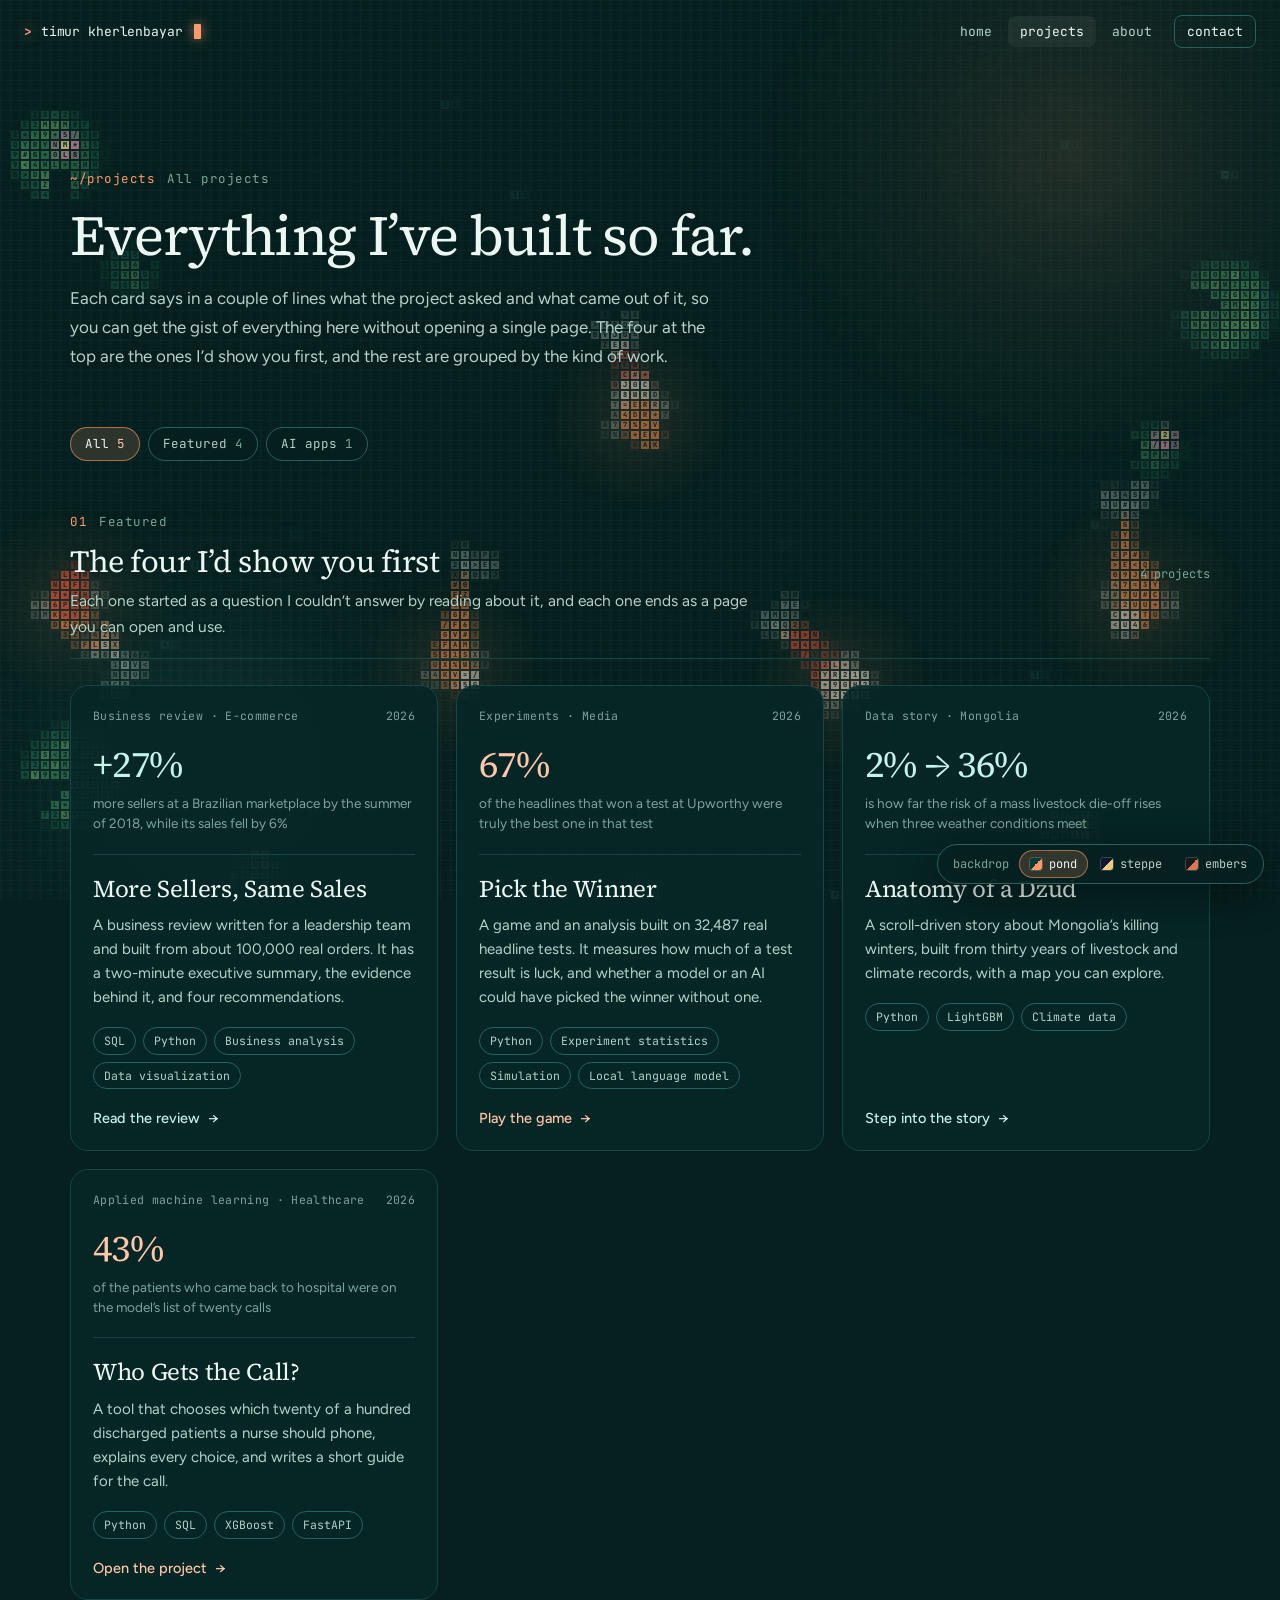
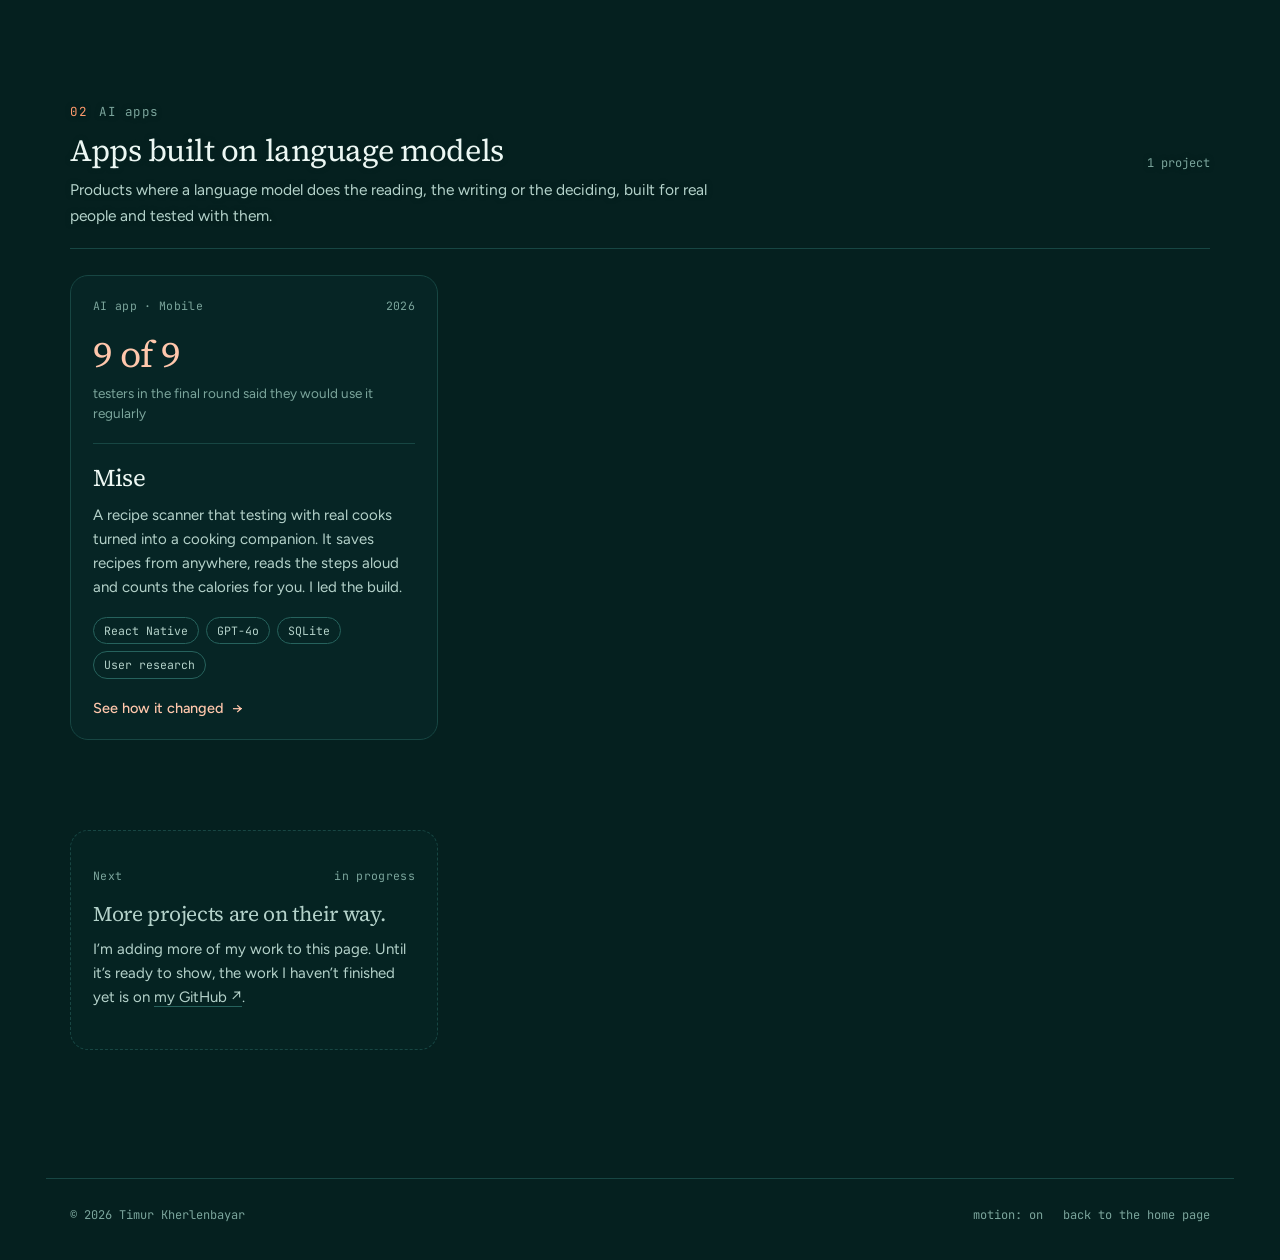
==== commit e7447763: "Add the Mise project page Mise is the AI cooking app our team built for Applied AI Projects. The pag" ====
--- a/projects/index.html
+++ b/projects/index.html
@@ -35,7 +35,7 @@
     <section class="page-head wrap" aria-labelledby="page-title">
       <p class="label"><span>~/projects</span>All projects</p>
       <h1 id="page-title">Everything I’ve built so far.</h1>
-      <p>Each card says in a couple of lines what the project asked and what came out of it, so you can get the gist of everything here without opening a single page. The four at the top are the ones I’d show you first.</p>
+      <p>Each card says in a couple of lines what the project asked and what came out of it, so you can get the gist of everything here without opening a single page. The four at the top are the ones I’d show you first, and the rest are grouped by the kind of work.</p>
     </section>
 
     <!-- How this page is put together
@@ -104,6 +104,29 @@
         </ul>
       </section>
 
+      <section class="group" id="ai-apps" data-name="AI apps" aria-labelledby="g-ai">
+        <header class="group-head">
+          <div>
+            <p class="label"><span>02</span>AI apps</p>
+            <h2 id="g-ai">Apps built on language models</h2>
+          </div>
+          <p class="group-count">1 project</p>
+          <p>Products where a language model does the reading, the writing or the deciding, built for real people and tested with them.</p>
+        </header>
+        <ul class="cards">
+          <li>
+            <a class="card reveal" data-spot href="mise/">
+              <span class="card-top"><span>AI app · Mobile</span><span>2026</span></span>
+              <span class="card-stat"><b>9 of 9</b><span>testers in the final round said they would use it regularly</span></span>
+              <span class="card-title">Mise</span>
+              <span class="card-text">A recipe scanner that testing with real cooks turned into a cooking companion. It saves recipes from anywhere, reads the steps aloud and counts the calories for you. I led the build.</span>
+              <span class="card-tags"><span>React Native</span><span>GPT-4o</span><span>SQLite</span><span>User research</span></span>
+              <span class="card-go">See how it changed <span aria-hidden="true">→</span></span>
+            </a>
+          </li>
+        </ul>
+      </section>
+
       <ul class="cards later">
         <li>
           <div class="card ghost reveal">
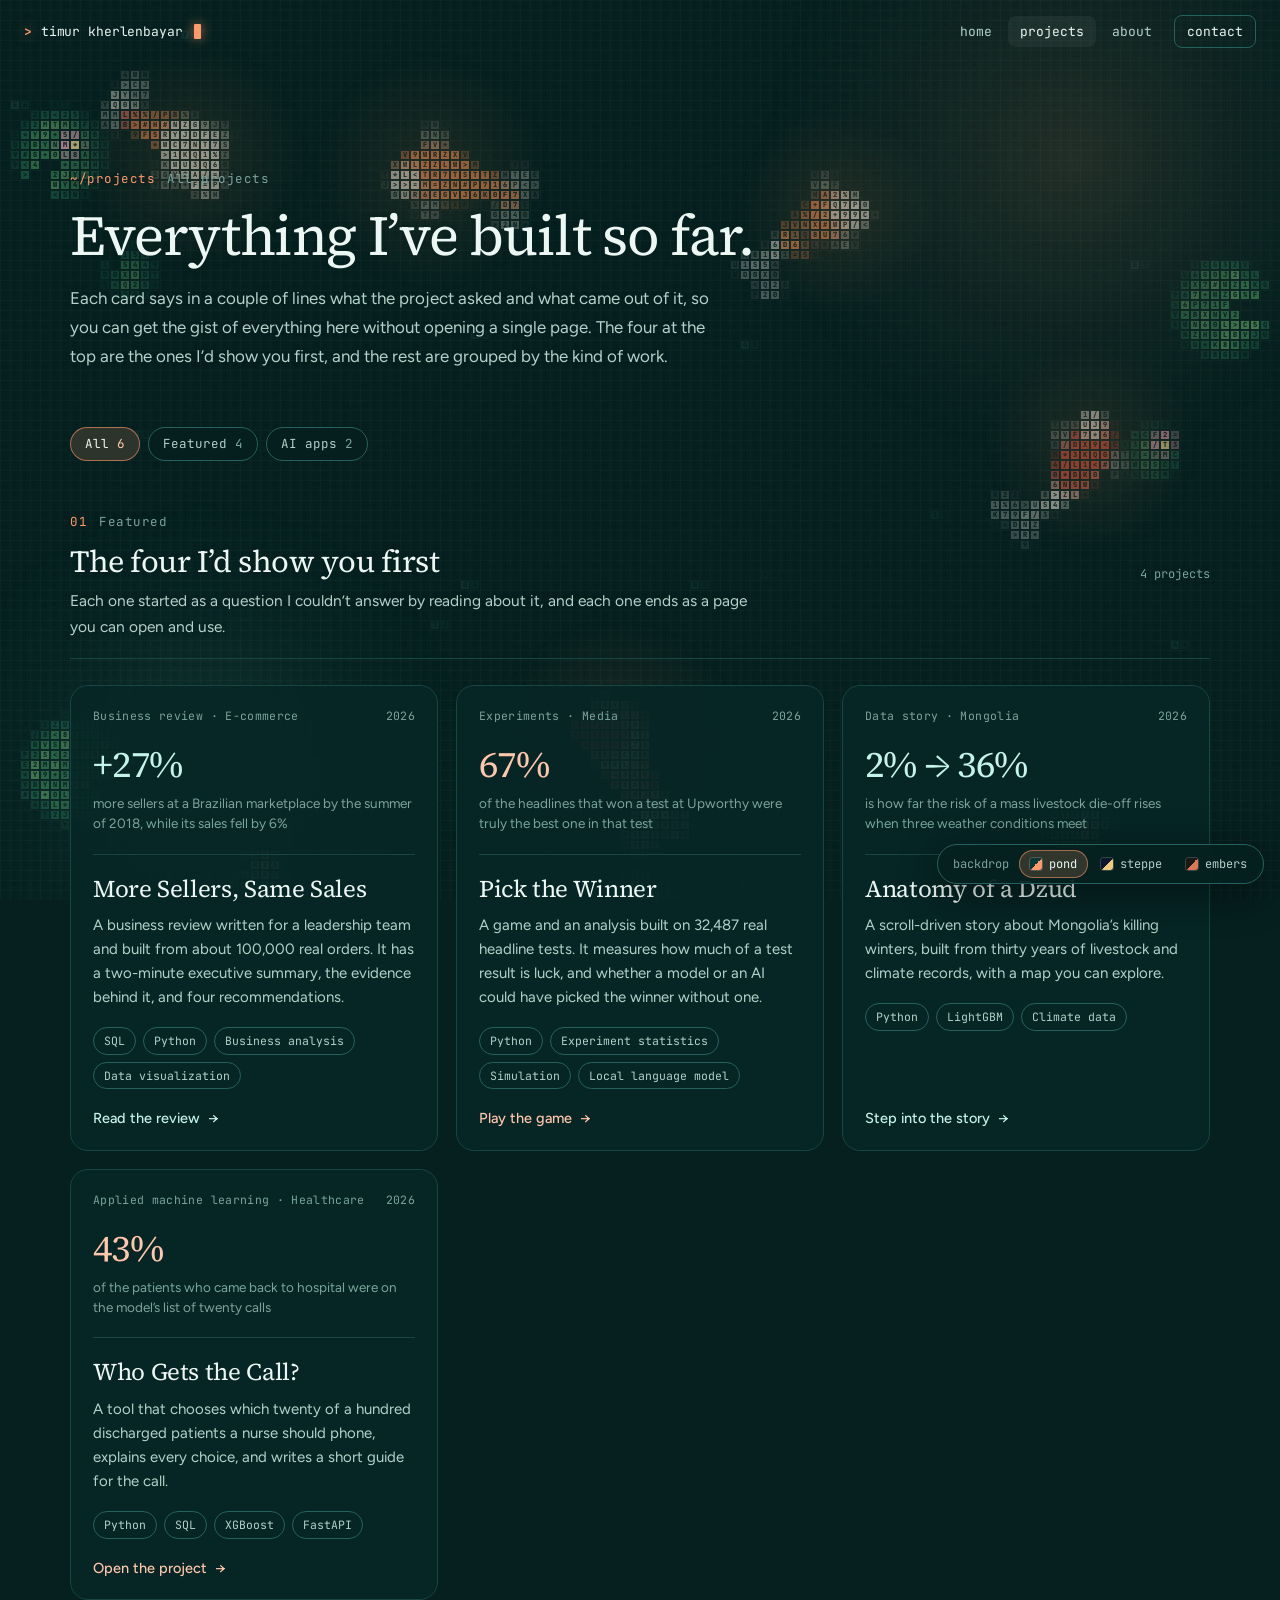
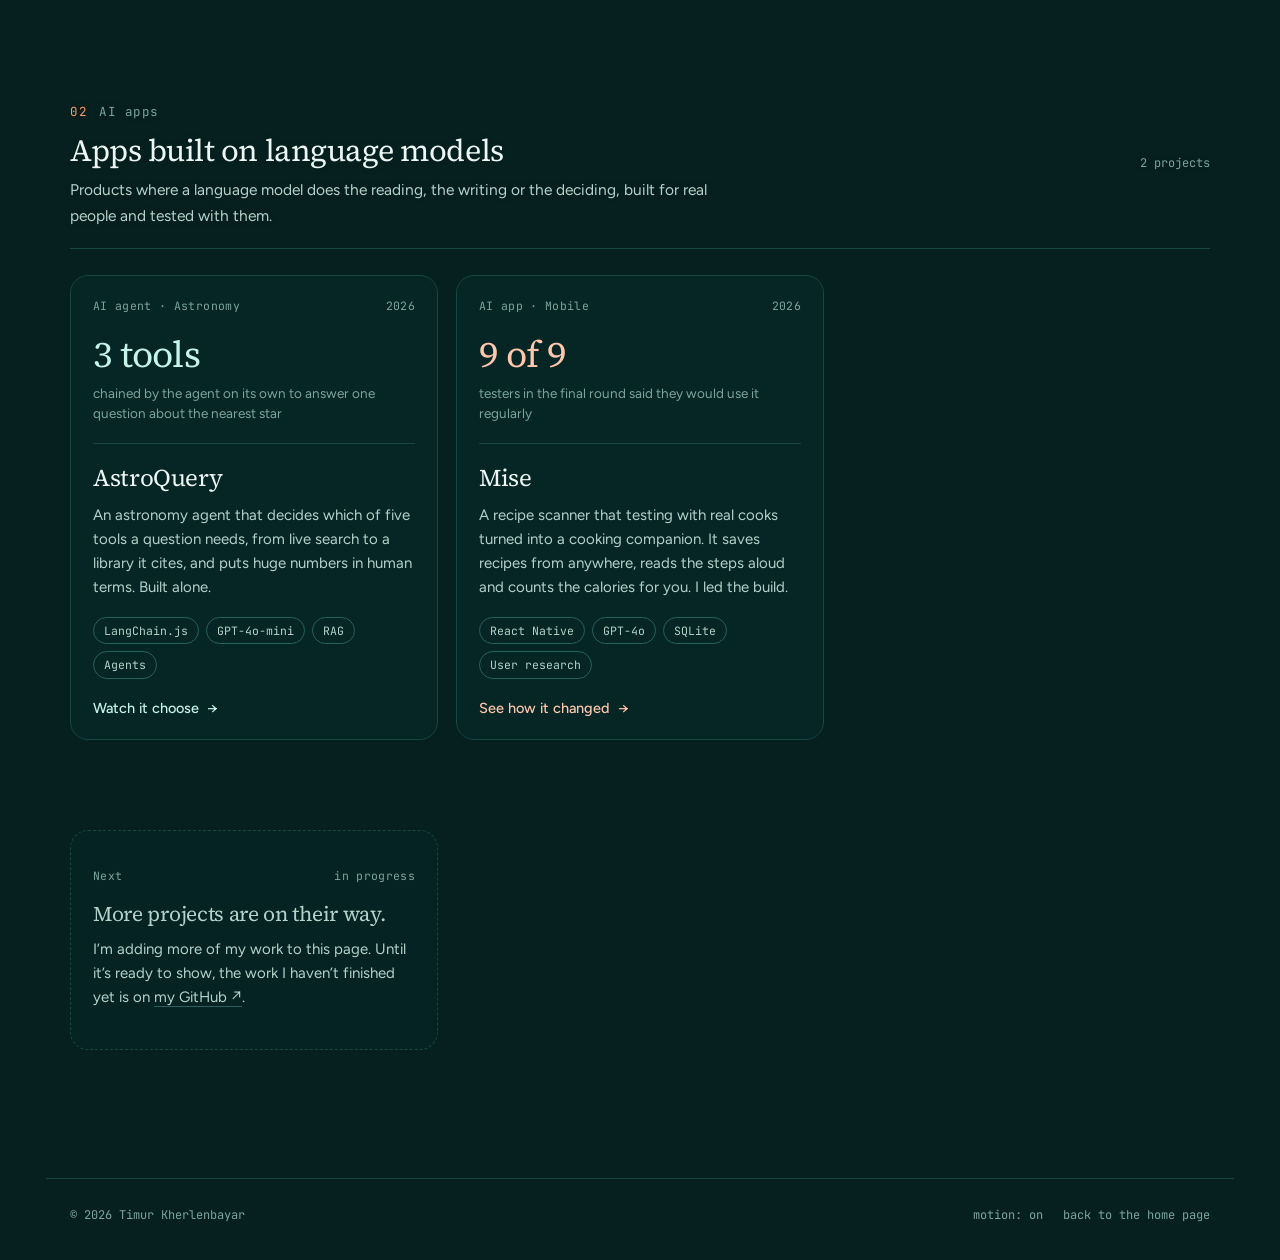
==== commit cf62274f: "Add the AstroQuery project page AstroQuery is an astronomy agent built alone on LangChain.js that pi" ====
--- a/projects/index.html
+++ b/projects/index.html
@@ -110,10 +110,20 @@
             <p class="label"><span>02</span>AI apps</p>
             <h2 id="g-ai">Apps built on language models</h2>
           </div>
-          <p class="group-count">1 project</p>
+          <p class="group-count">2 projects</p>
           <p>Products where a language model does the reading, the writing or the deciding, built for real people and tested with them.</p>
         </header>
         <ul class="cards">
+          <li>
+            <a class="card cool reveal" data-spot href="astroquery/">
+              <span class="card-top"><span>AI agent · Astronomy</span><span>2026</span></span>
+              <span class="card-stat"><b>3 tools</b><span>chained by the agent on its own to answer one question about the nearest star</span></span>
+              <span class="card-title">AstroQuery</span>
+              <span class="card-text">An astronomy agent that decides which of five tools a question needs, from live search to a library it cites, and puts huge numbers in human terms. Built alone.</span>
+              <span class="card-tags"><span>LangChain.js</span><span>GPT-4o-mini</span><span>RAG</span><span>Agents</span></span>
+              <span class="card-go">Watch it choose <span aria-hidden="true">→</span></span>
+            </a>
+          </li>
           <li>
             <a class="card reveal" data-spot href="mise/">
               <span class="card-top"><span>AI app · Mobile</span><span>2026</span></span>
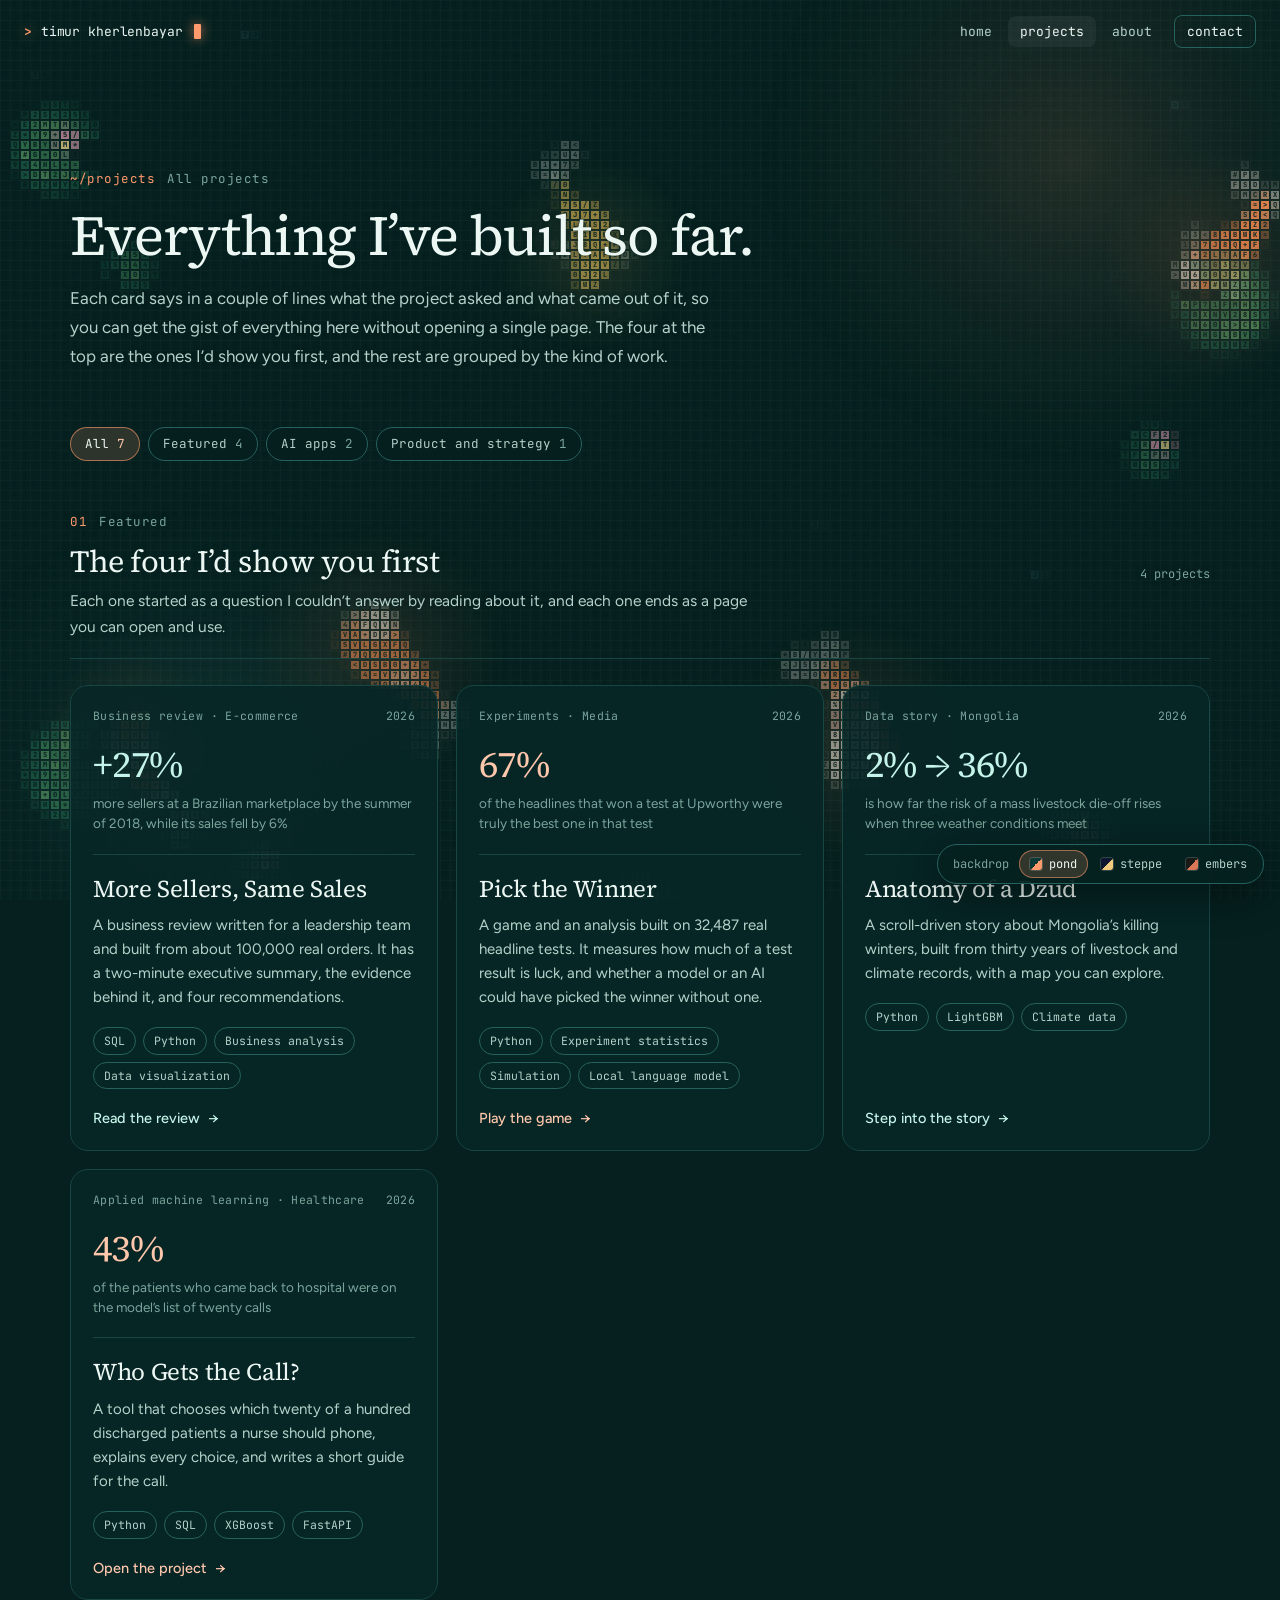
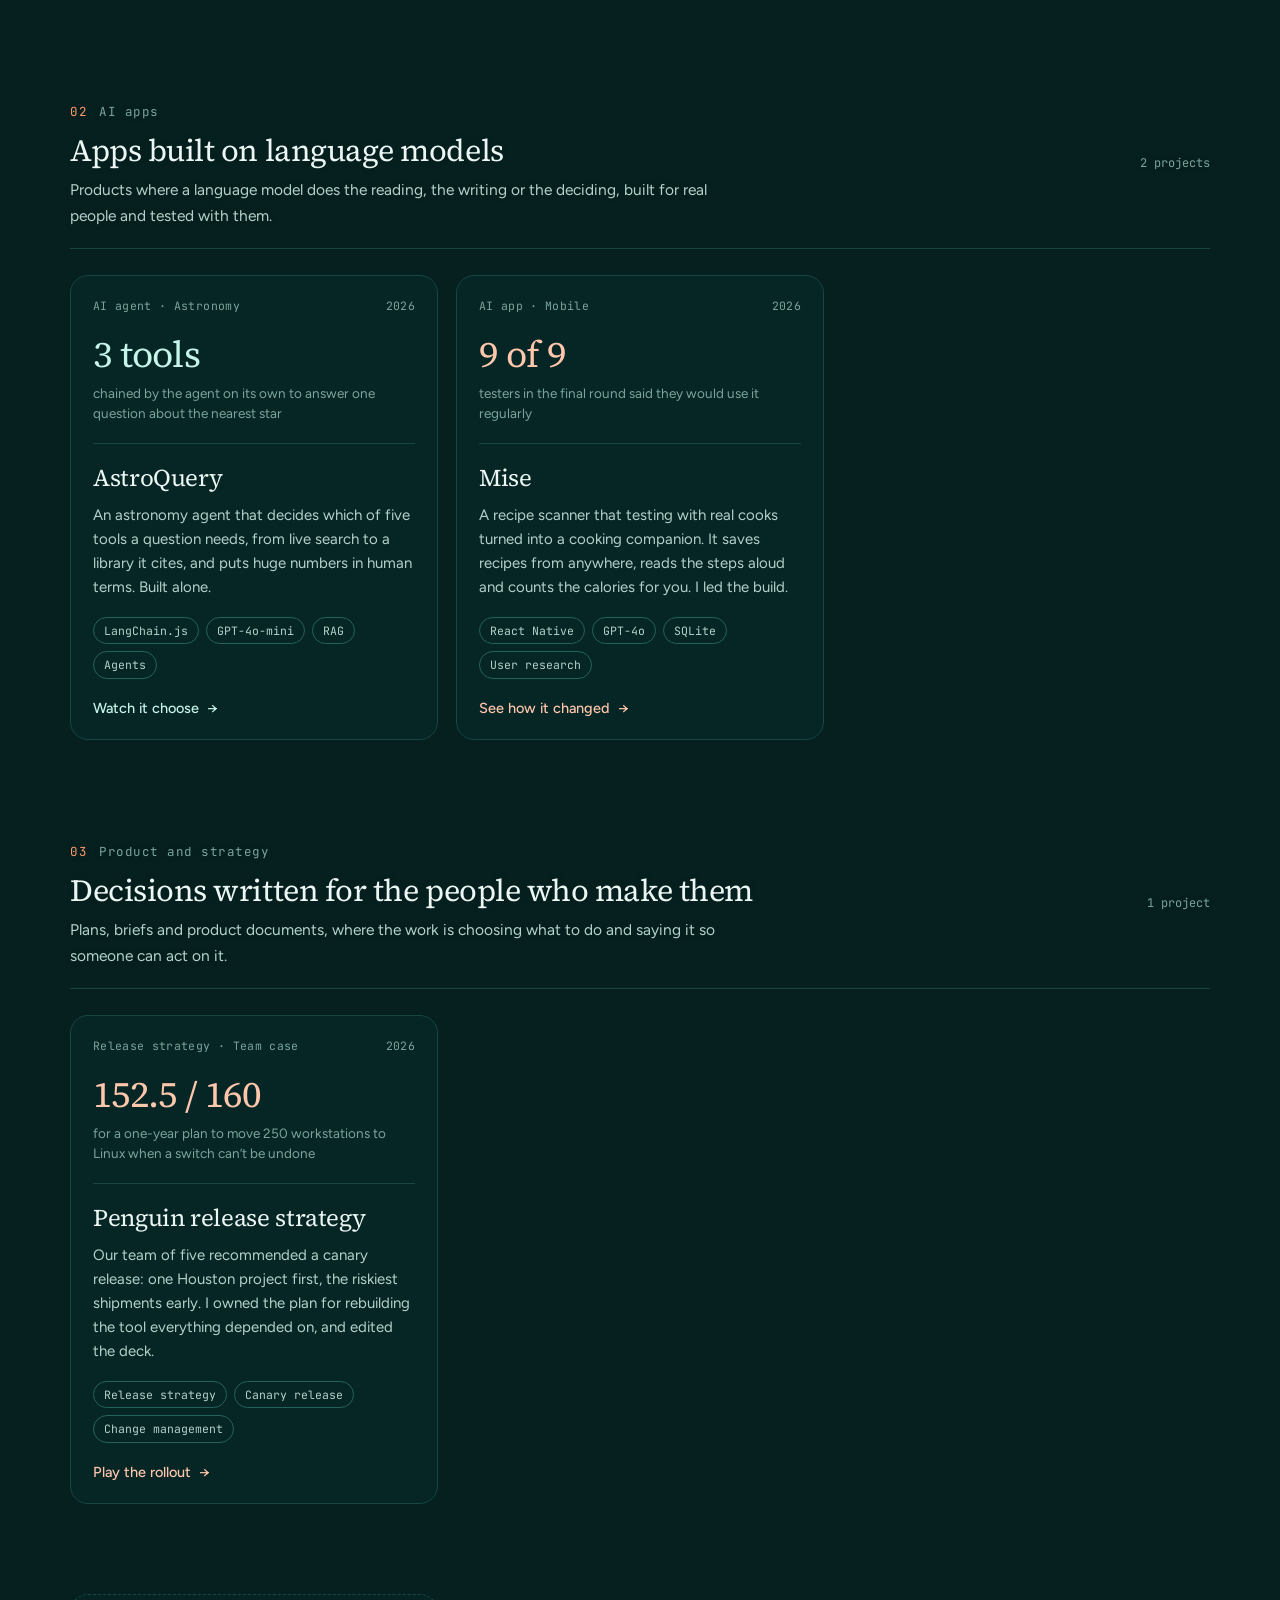
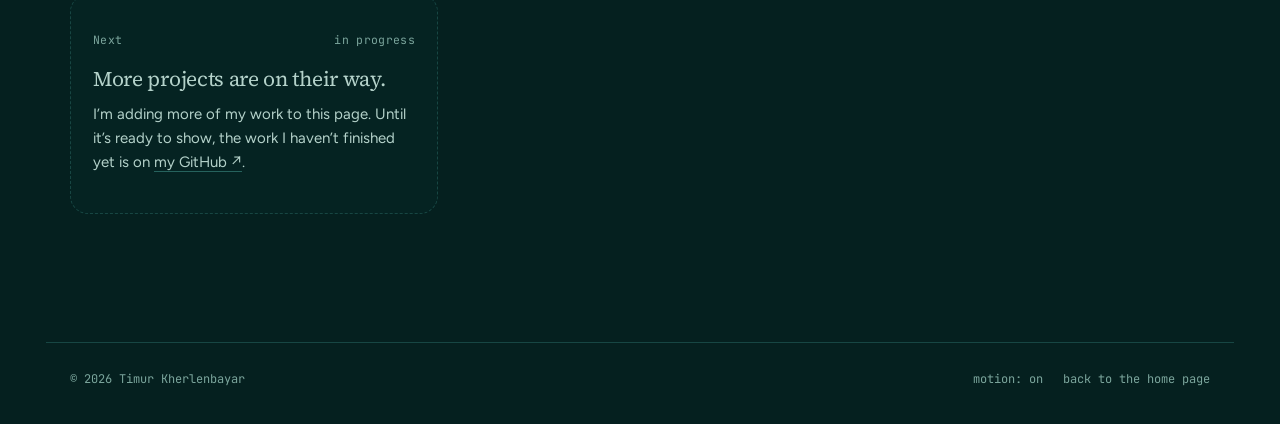
==== commit 84ce240e: "Add the Penguin release strategy page A team case for IS 562: moving 250 seismic workstations in abo" ====
--- a/projects/index.html
+++ b/projects/index.html
@@ -137,6 +137,29 @@
         </ul>
       </section>
 
+      <section class="group" id="product" data-name="Product and strategy" aria-labelledby="g-product">
+        <header class="group-head">
+          <div>
+            <p class="label"><span>03</span>Product and strategy</p>
+            <h2 id="g-product">Decisions written for the people who make them</h2>
+          </div>
+          <p class="group-count">1 project</p>
+          <p>Plans, briefs and product documents, where the work is choosing what to do and saying it so someone can act on it.</p>
+        </header>
+        <ul class="cards">
+          <li>
+            <a class="card reveal" data-spot href="penguin-release-strategy/">
+              <span class="card-top"><span>Release strategy · Team case</span><span>2026</span></span>
+              <span class="card-stat"><b>152.5 / 160</b><span>for a one-year plan to move 250 workstations to Linux when a switch can’t be undone</span></span>
+              <span class="card-title">Penguin release strategy</span>
+              <span class="card-text">Our team of five recommended a canary release: one Houston project first, the riskiest shipments early. I owned the plan for rebuilding the tool everything depended on, and edited the deck.</span>
+              <span class="card-tags"><span>Release strategy</span><span>Canary release</span><span>Change management</span></span>
+              <span class="card-go">Play the rollout <span aria-hidden="true">→</span></span>
+            </a>
+          </li>
+        </ul>
+      </section>
+
       <ul class="cards later">
         <li>
           <div class="card ghost reveal">
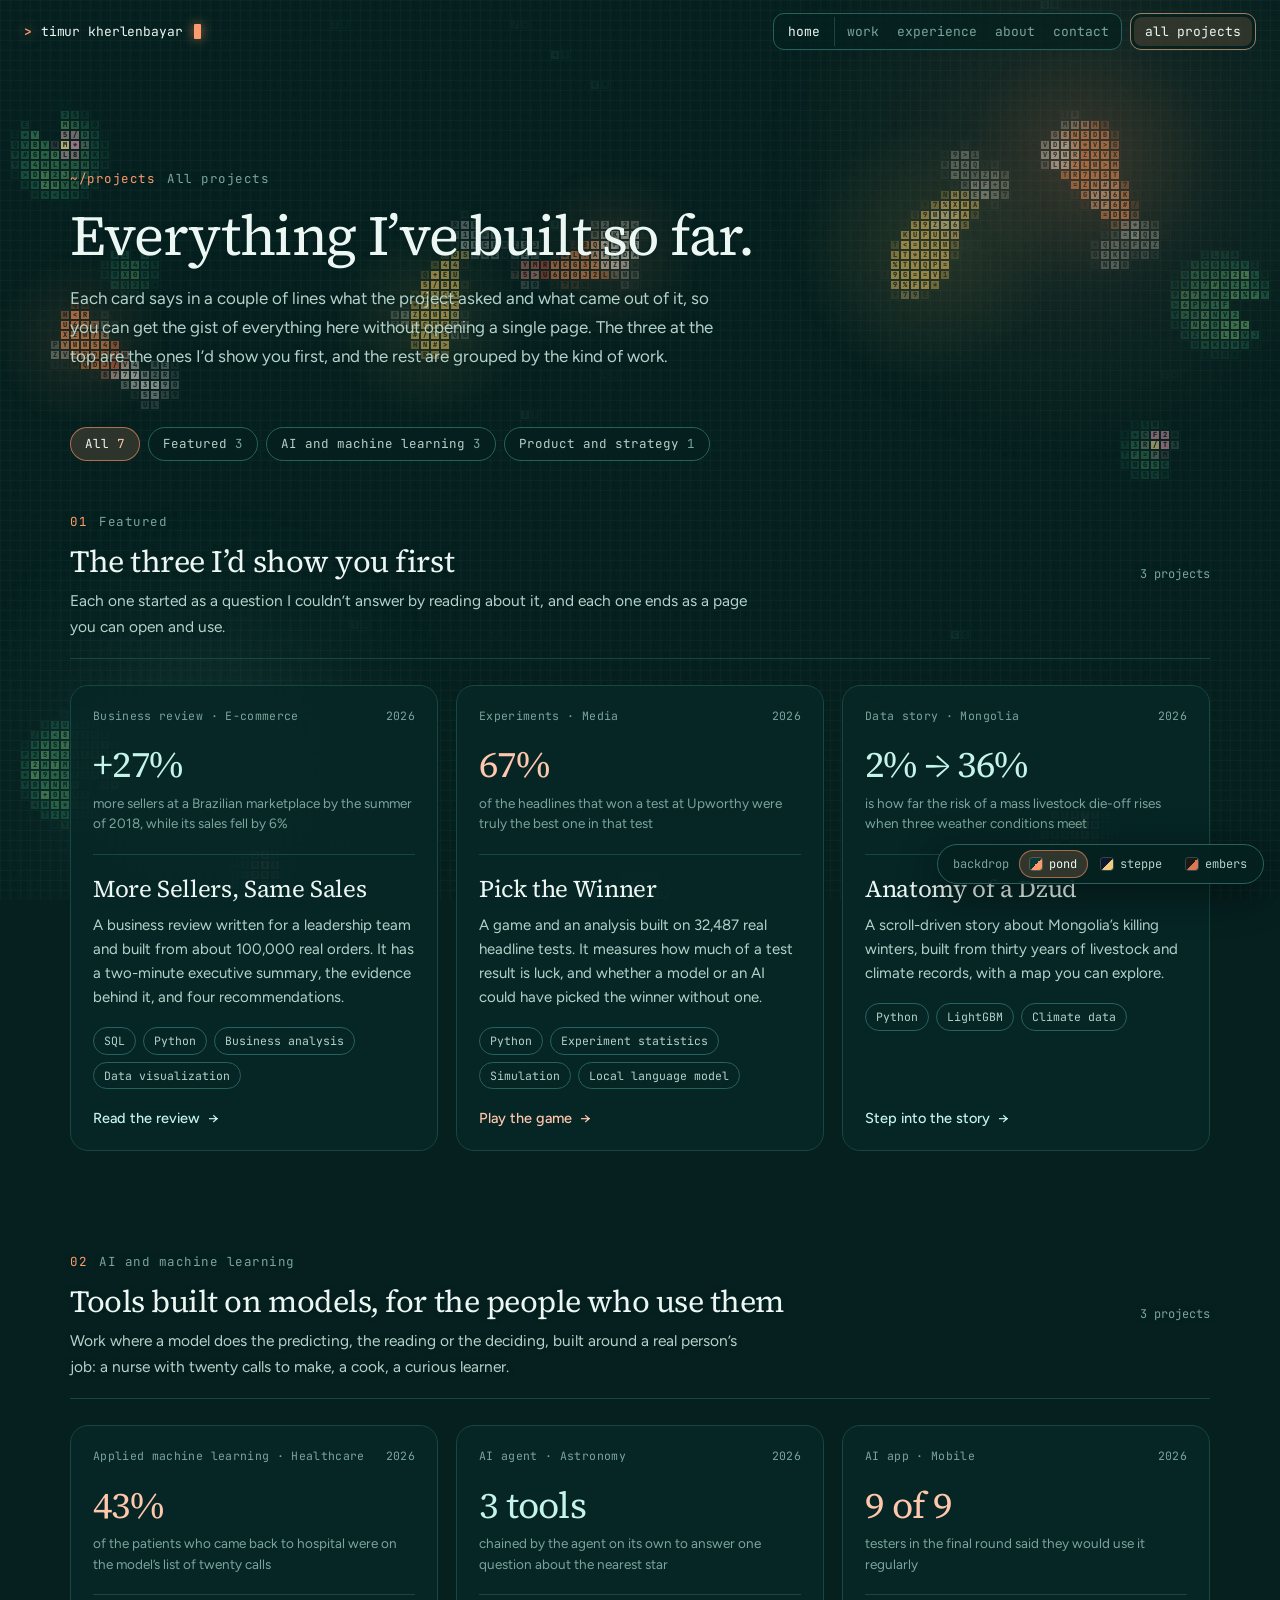
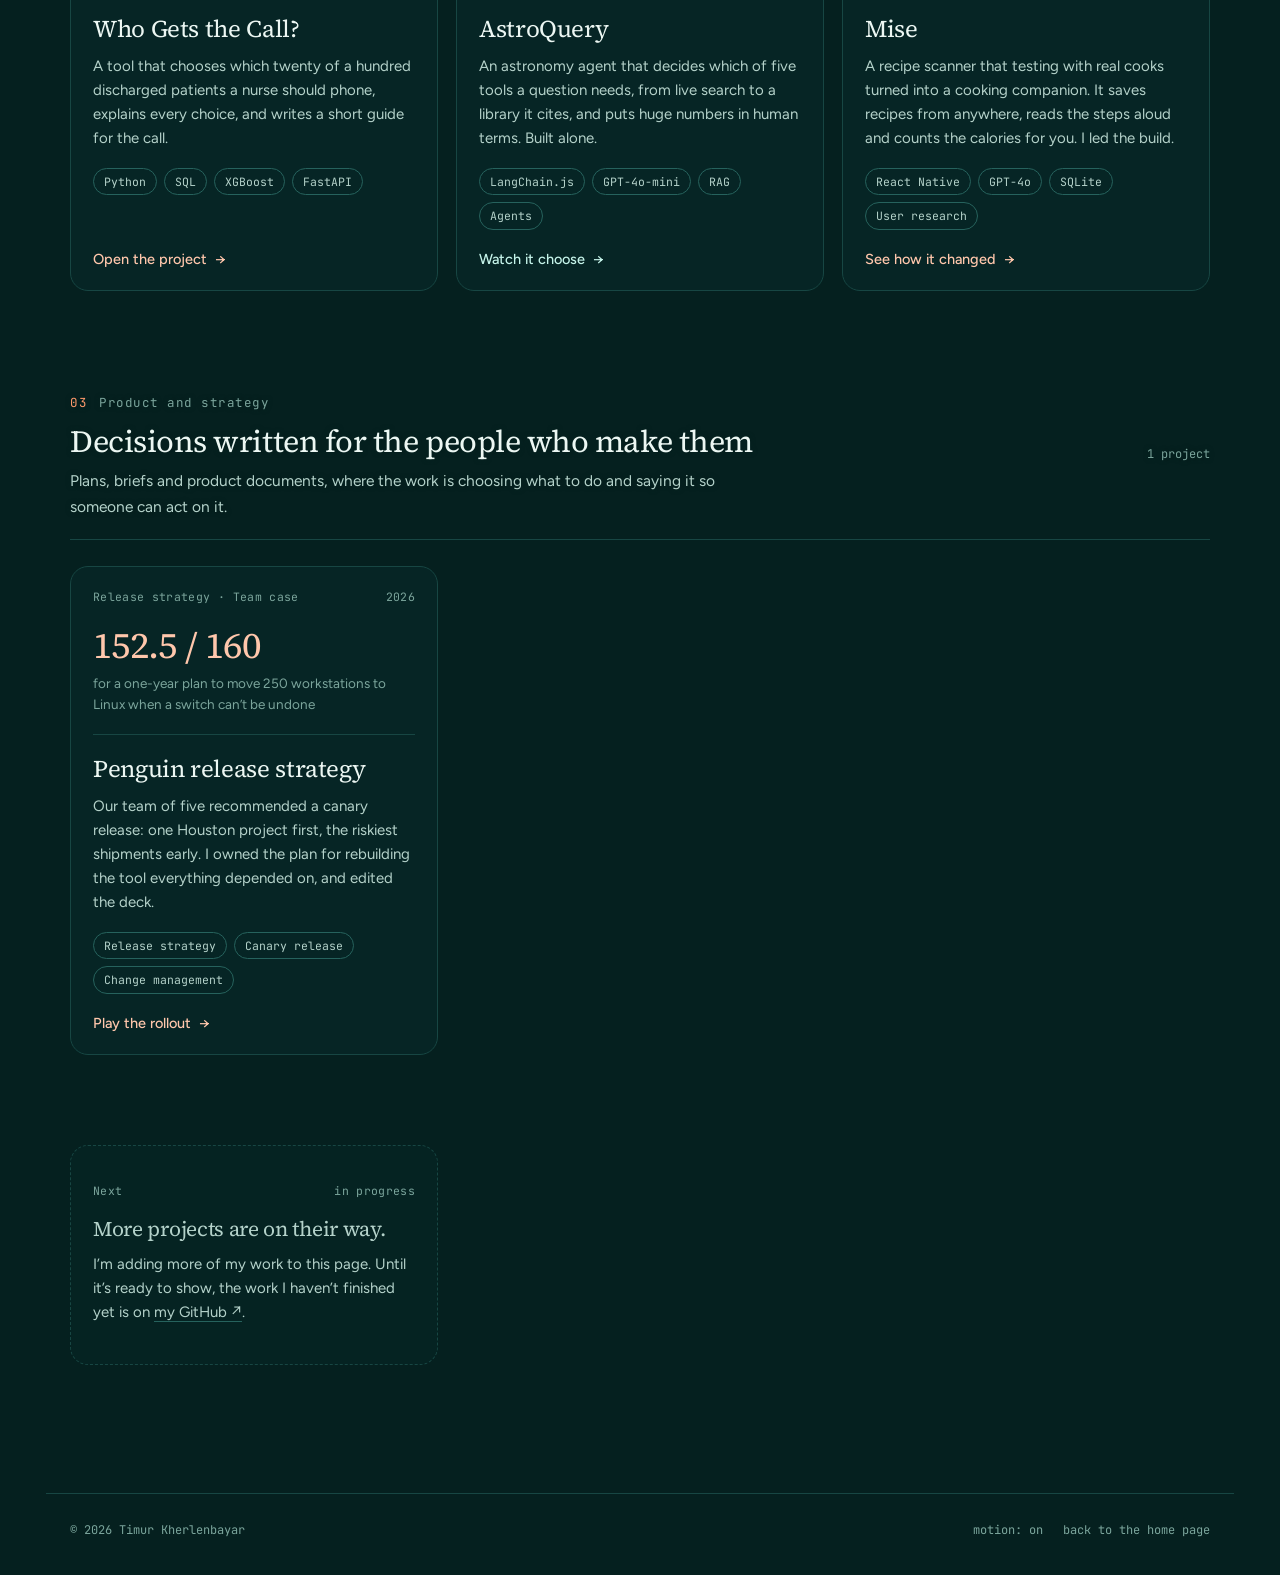
==== commit e04b37b9: "Show three featured projects and use one two-tab bar on every page The home page now features three " ====
--- a/projects/index.html
+++ b/projects/index.html
@@ -8,13 +8,13 @@
   <title>Projects — Timur Kherlenbayar</title>
   <link rel="icon" href="../assets/favicon.svg" type="image/svg+xml">
   <link rel="stylesheet" href="../assets/fonts/type-home.css?v=10">
-  <link rel="stylesheet" href="../style.css?v=11">
+  <link rel="stylesheet" href="../style.css?v=12">
   <script>
     document.documentElement.classList.add('js');
     try { var t = localStorage.getItem('tk-theme'); if (t) document.documentElement.dataset.theme = t; } catch (e) {}
   </script>
   <script src="../backdrop.js?v=10" defer></script>
-  <script src="../app.js?v=11" defer></script>
+  <script src="../app.js?v=12" defer></script>
 </head>
 <body>
   <canvas id="field" aria-hidden="true"></canvas>
@@ -24,10 +24,11 @@
   <header class="nav">
     <a class="brand" href="../" aria-label="Timur Kherlenbayar, home page"><span class="brand-mark" aria-hidden="true">&gt;</span>timur kherlenbayar<span class="caret" aria-hidden="true"></span></a>
     <nav aria-label="Main">
-      <a href="../">home</a>
-      <a href="./" aria-current="page">projects</a>
-      <a href="../#about">about</a>
-      <a class="nav-cta" href="../#contact">contact</a>
+      <div class="tab">
+        <a class="tab-main" href="../">home</a>
+        <span class="tab-sub"><a href="../#work">work</a><a href="../#experience">experience</a><a href="../#about">about</a><a href="../#contact">contact</a></span>
+      </div>
+      <div class="tab current"><a class="tab-main" href="./" aria-current="page"><span class="tab-long">all </span>projects</a></div>
     </nav>
   </header>
 
@@ -35,7 +36,7 @@
     <section class="page-head wrap" aria-labelledby="page-title">
       <p class="label"><span>~/projects</span>All projects</p>
       <h1 id="page-title">Everything I’ve built so far.</h1>
-      <p>Each card says in a couple of lines what the project asked and what came out of it, so you can get the gist of everything here without opening a single page. The four at the top are the ones I’d show you first, and the rest are grouped by the kind of work.</p>
+      <p>Each card says in a couple of lines what the project asked and what came out of it, so you can get the gist of everything here without opening a single page. The three at the top are the ones I’d show you first, and the rest are grouped by the kind of work.</p>
     </section>
 
     <!-- How this page is put together
@@ -46,8 +47,9 @@
          or <a class="card compact"> if it links out to a repository or a PDF.
          To add a group, copy a whole <section class="group">, give it a new id and data-name, and
          update its number and count. The filter chips appear by themselves once there are two groups.
-         Planned groups, in this order: featured, ai-apps (AI apps), product (Product and strategy),
-         engineering (Engineering and coursework). -->
+         Planned groups, in this order: featured, ai-apps (AI and machine learning), product (Product and strategy),
+         engineering (Engineering and coursework).
+         The featured group holds the same three projects as the home page. -->
     <div class="wrap groups" id="list">
       <div class="filters" role="group" aria-label="Show one group of projects" hidden></div>
 
@@ -55,9 +57,9 @@
         <header class="group-head">
           <div>
             <p class="label"><span>01</span>Featured</p>
-            <h2 id="g-featured">The four I’d show you first</h2>
+            <h2 id="g-featured">The three I’d show you first</h2>
           </div>
-          <p class="group-count">4 projects</p>
+          <p class="group-count">3 projects</p>
           <p>Each one started as a question I couldn’t answer by reading about it, and each one ends as a page you can open and use.</p>
         </header>
         <ul class="cards">
@@ -91,6 +93,19 @@
               <span class="card-go">Step into the story <span aria-hidden="true">→</span></span>
             </a>
           </li>
+        </ul>
+      </section>
+
+      <section class="group" id="ai-apps" data-name="AI and machine learning" aria-labelledby="g-ai">
+        <header class="group-head">
+          <div>
+            <p class="label"><span>02</span>AI and machine learning</p>
+            <h2 id="g-ai">Tools built on models, for the people who use them</h2>
+          </div>
+          <p class="group-count">3 projects</p>
+          <p>Work where a model does the predicting, the reading or the deciding, built around a real person’s job: a nurse with twenty calls to make, a cook, a curious learner.</p>
+        </header>
+        <ul class="cards">
           <li>
             <a class="card reveal" data-spot href="who-gets-the-call/">
               <span class="card-top"><span>Applied machine learning · Healthcare</span><span>2026</span></span>
@@ -101,19 +116,6 @@
               <span class="card-go">Open the project <span aria-hidden="true">→</span></span>
             </a>
           </li>
-        </ul>
-      </section>
-
-      <section class="group" id="ai-apps" data-name="AI apps" aria-labelledby="g-ai">
-        <header class="group-head">
-          <div>
-            <p class="label"><span>02</span>AI apps</p>
-            <h2 id="g-ai">Apps built on language models</h2>
-          </div>
-          <p class="group-count">2 projects</p>
-          <p>Products where a language model does the reading, the writing or the deciding, built for real people and tested with them.</p>
-        </header>
-        <ul class="cards">
           <li>
             <a class="card cool reveal" data-spot href="astroquery/">
               <span class="card-top"><span>AI agent · Astronomy</span><span>2026</span></span>
--- a/style.css
+++ b/style.css
@@ -80,11 +80,18 @@
 .brand-mark { color: var(--accent); font-weight: 600; text-shadow: 0 0 14px color-mix(in srgb, var(--accent) 80%, transparent); }
 .caret { display: inline-block; width: .55em; height: 1.15em; background: var(--accent); border-radius: 1px; margin-left: 2px; box-shadow: 0 0 12px color-mix(in srgb, var(--accent) 70%, transparent); animation: blink 1.15s steps(1) infinite; vertical-align: text-bottom; }
 @keyframes blink { 50% { opacity: 0; } }
-.nav nav { display: flex; align-items: center; gap: 4px; }
-.nav nav a { text-decoration: none; color: var(--ink-2); padding: 9px 12px; border-radius: 8px; transition: color .2s, background .2s; }
-.nav nav a:hover, .nav nav a[aria-current] { color: var(--ink); background: rgba(255, 255, 255, .05); }
-.nav nav a.nav-cta { color: var(--ink); border: 1px solid var(--line-2); margin-left: 6px; }
-.nav nav a.nav-cta:hover { border-color: var(--accent); box-shadow: 0 0 22px color-mix(in srgb, var(--accent) 25%, transparent); background: transparent; }
+/* Two main tabs on every page: Home, which carries the links to its own sections, and All projects.
+   The tab for the part of the site you are in is marked "current". */
+.nav nav { display: flex; align-items: center; gap: 8px; }
+.tab { display: inline-flex; align-items: center; border: 1px solid var(--line-2); border-radius: 11px; padding: 3px; background: color-mix(in srgb, var(--bg) 72%, transparent); transition: border-color .2s; }
+.nav nav a { text-decoration: none; color: var(--ink-2); padding: 8px 11px; border-radius: 8px; transition: color .2s, background .2s; white-space: nowrap; }
+.nav nav a:hover { color: var(--ink); background: rgba(255, 255, 255, .06); }
+.tab-main { color: var(--ink) !important; }
+.tab.current { border-color: color-mix(in srgb, var(--accent) 55%, var(--line-2)); }
+.tab.current .tab-main { background: color-mix(in srgb, var(--accent) 17%, transparent); }
+.tab-sub { display: inline-flex; align-items: center; margin-left: 3px; padding-left: 3px; border-left: 1px solid var(--line); }
+.tab-sub a { color: var(--mute) !important; padding: 8px 9px !important; }
+.tab-sub a:hover { color: var(--ink) !important; }
 
 /* ---------- shared pieces ---------- */
 .label, .kicker, .eyebrow { font: 400 12.5px/1.4 var(--mono); letter-spacing: .04em; color: var(--mute); display: flex; align-items: center; gap: 12px; }
@@ -364,6 +371,9 @@
 .motion-off .call-grid i { transition: none; }
 
 /* ---------- smaller screens ---------- */
+@media (max-width: 900px) {
+  .tab-sub { display: none; }
+}
 @media (max-width: 980px) {
   .hero { grid-template-columns: 1fr; padding-top: 120px; min-height: 0; }
   .project, .about { grid-template-columns: 1fr; }
@@ -377,8 +387,9 @@
   body { font-size: 16px; }
   .wrap { padding-left: max(16px, env(safe-area-inset-left)); padding-right: max(16px, env(safe-area-inset-right)); }
   .nav { padding: 0 16px; height: 58px; }
-  .nav nav a { padding: 9px 8px; }
-  .nav nav a[href$="#experience"], .nav nav a[href$="#about"], .nav nav a[aria-current] { display: none; }
+  .nav nav { gap: 6px; }
+  .nav nav a { padding: 7px 10px; }
+  .tab-long { display: none; }
   .brand .caret { display: none; }
   .hero { padding-top: 96px; padding-bottom: 40px; }
   .term-meta { display: none; }
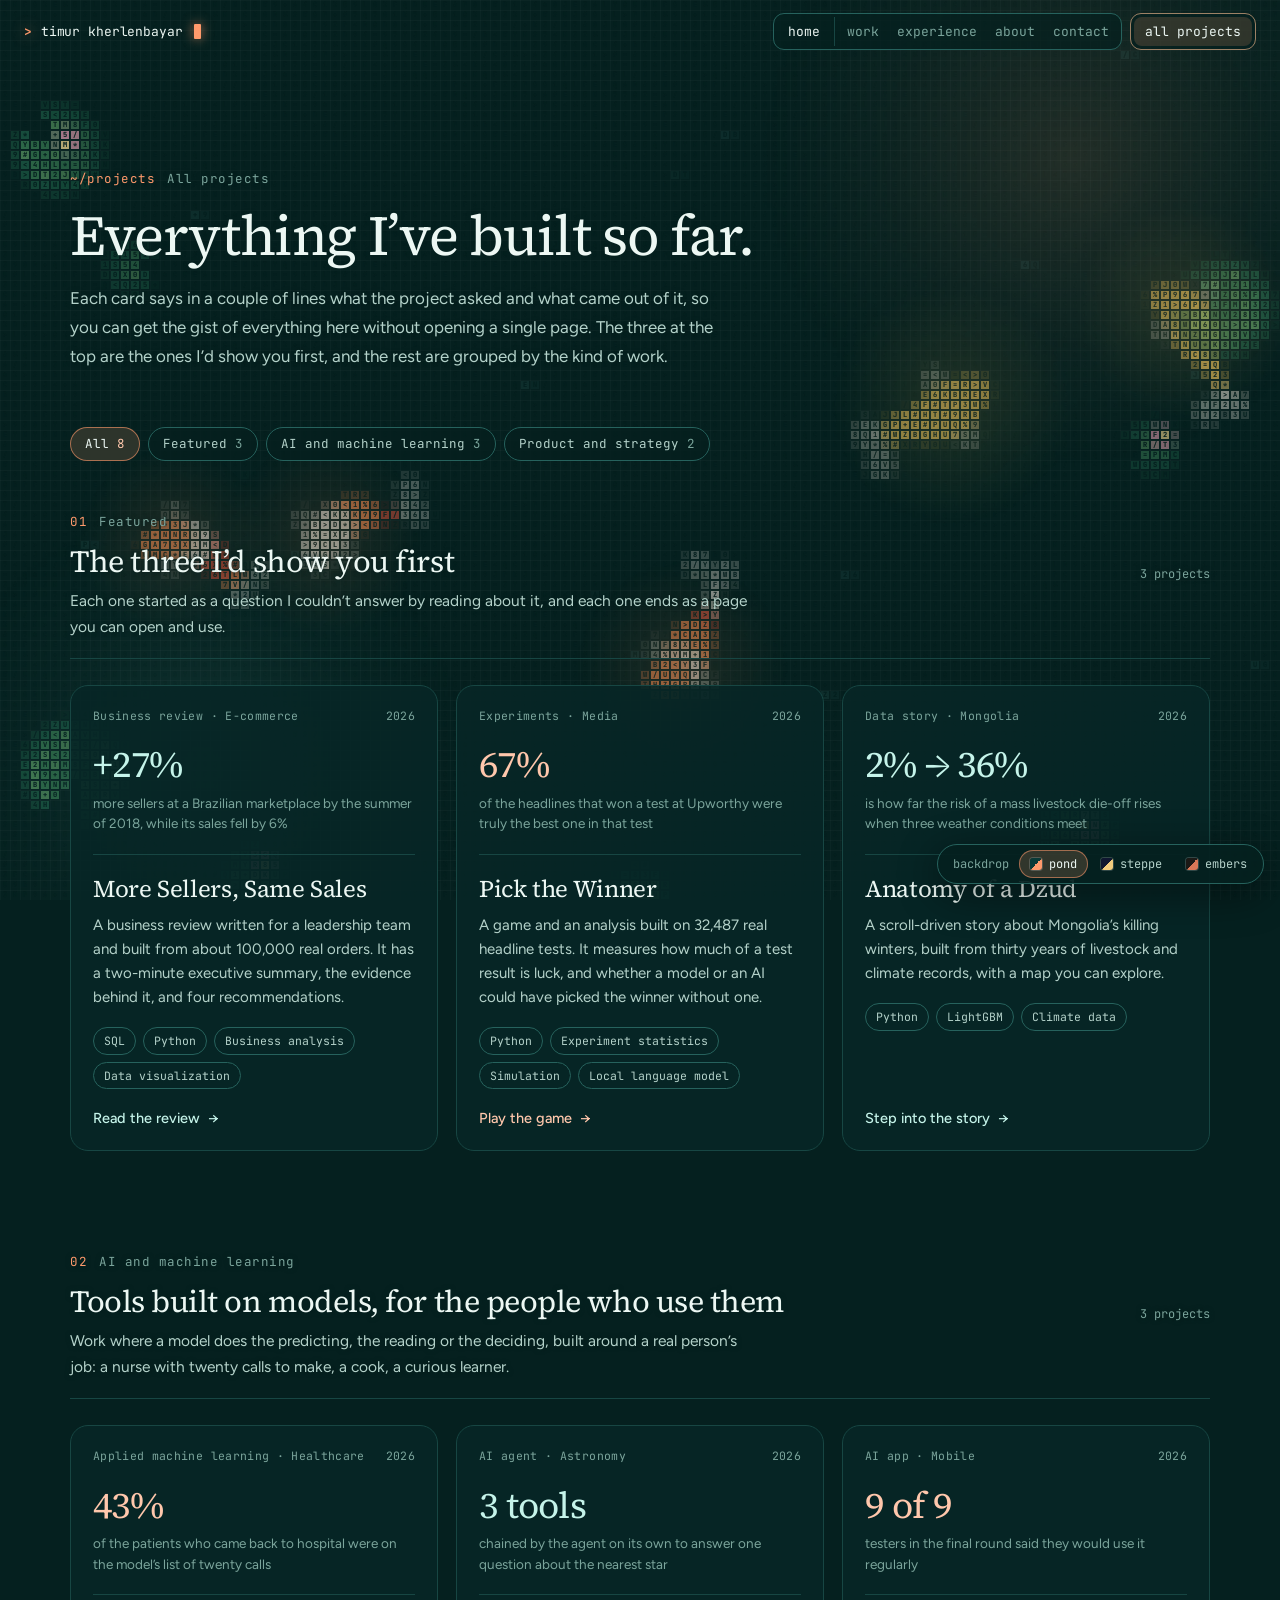
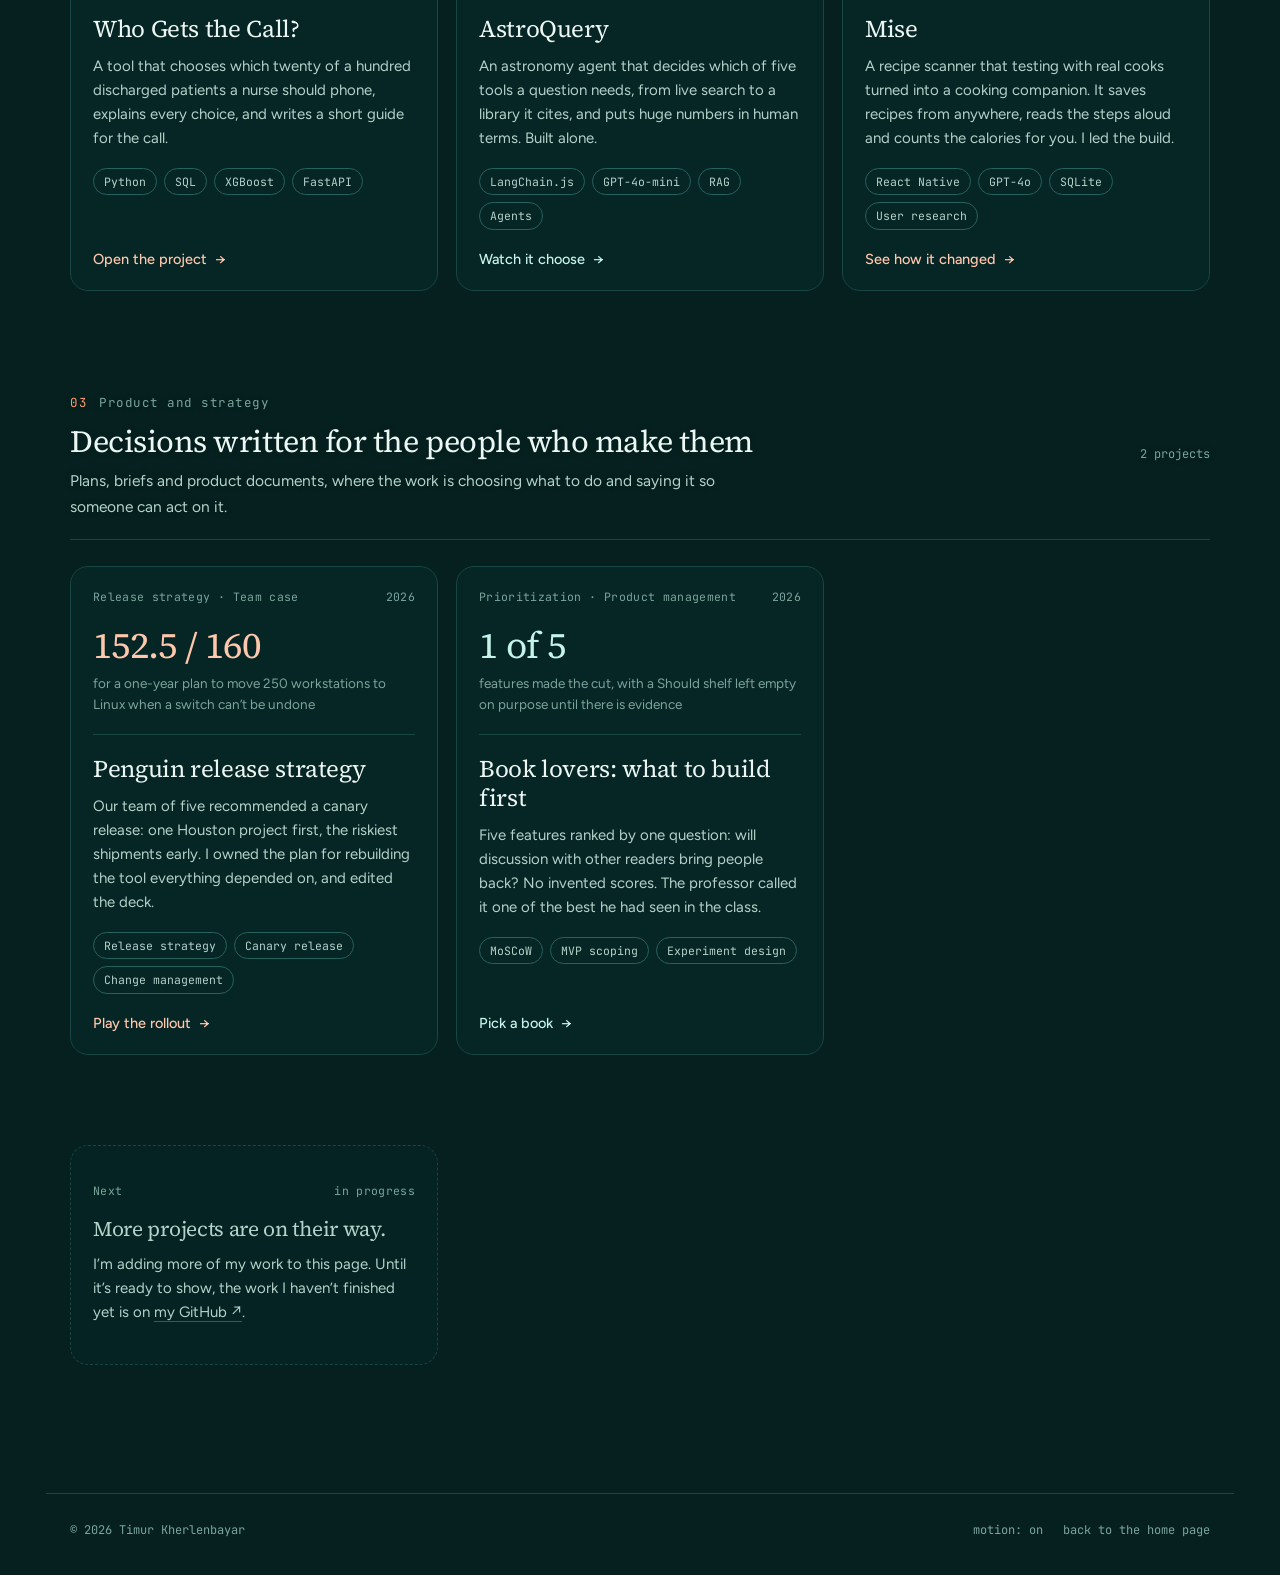
==== commit 9f66bc7b: "Add the Book lovers prioritization page A solo IS 562 assignment: ranking five features of a book lo" ====
--- a/projects/index.html
+++ b/projects/index.html
@@ -145,7 +145,7 @@
             <p class="label"><span>03</span>Product and strategy</p>
             <h2 id="g-product">Decisions written for the people who make them</h2>
           </div>
-          <p class="group-count">1 project</p>
+          <p class="group-count">2 projects</p>
           <p>Plans, briefs and product documents, where the work is choosing what to do and saying it so someone can act on it.</p>
         </header>
         <ul class="cards">
@@ -157,6 +157,16 @@
               <span class="card-text">Our team of five recommended a canary release: one Houston project first, the riskiest shipments early. I owned the plan for rebuilding the tool everything depended on, and edited the deck.</span>
               <span class="card-tags"><span>Release strategy</span><span>Canary release</span><span>Change management</span></span>
               <span class="card-go">Play the rollout <span aria-hidden="true">→</span></span>
+            </a>
+          </li>
+          <li>
+            <a class="card cool reveal" data-spot href="book-lovers-priorities/">
+              <span class="card-top"><span>Prioritization · Product management</span><span>2026</span></span>
+              <span class="card-stat"><b>1 of 5</b><span>features made the cut, with a Should shelf left empty on purpose until there is evidence</span></span>
+              <span class="card-title">Book lovers: what to build first</span>
+              <span class="card-text">Five features ranked by one question: will discussion with other readers bring people back? No invented scores. The professor called it one of the best he had seen in the class.</span>
+              <span class="card-tags"><span>MoSCoW</span><span>MVP scoping</span><span>Experiment design</span></span>
+              <span class="card-go">Pick a book <span aria-hidden="true">→</span></span>
             </a>
           </li>
         </ul>
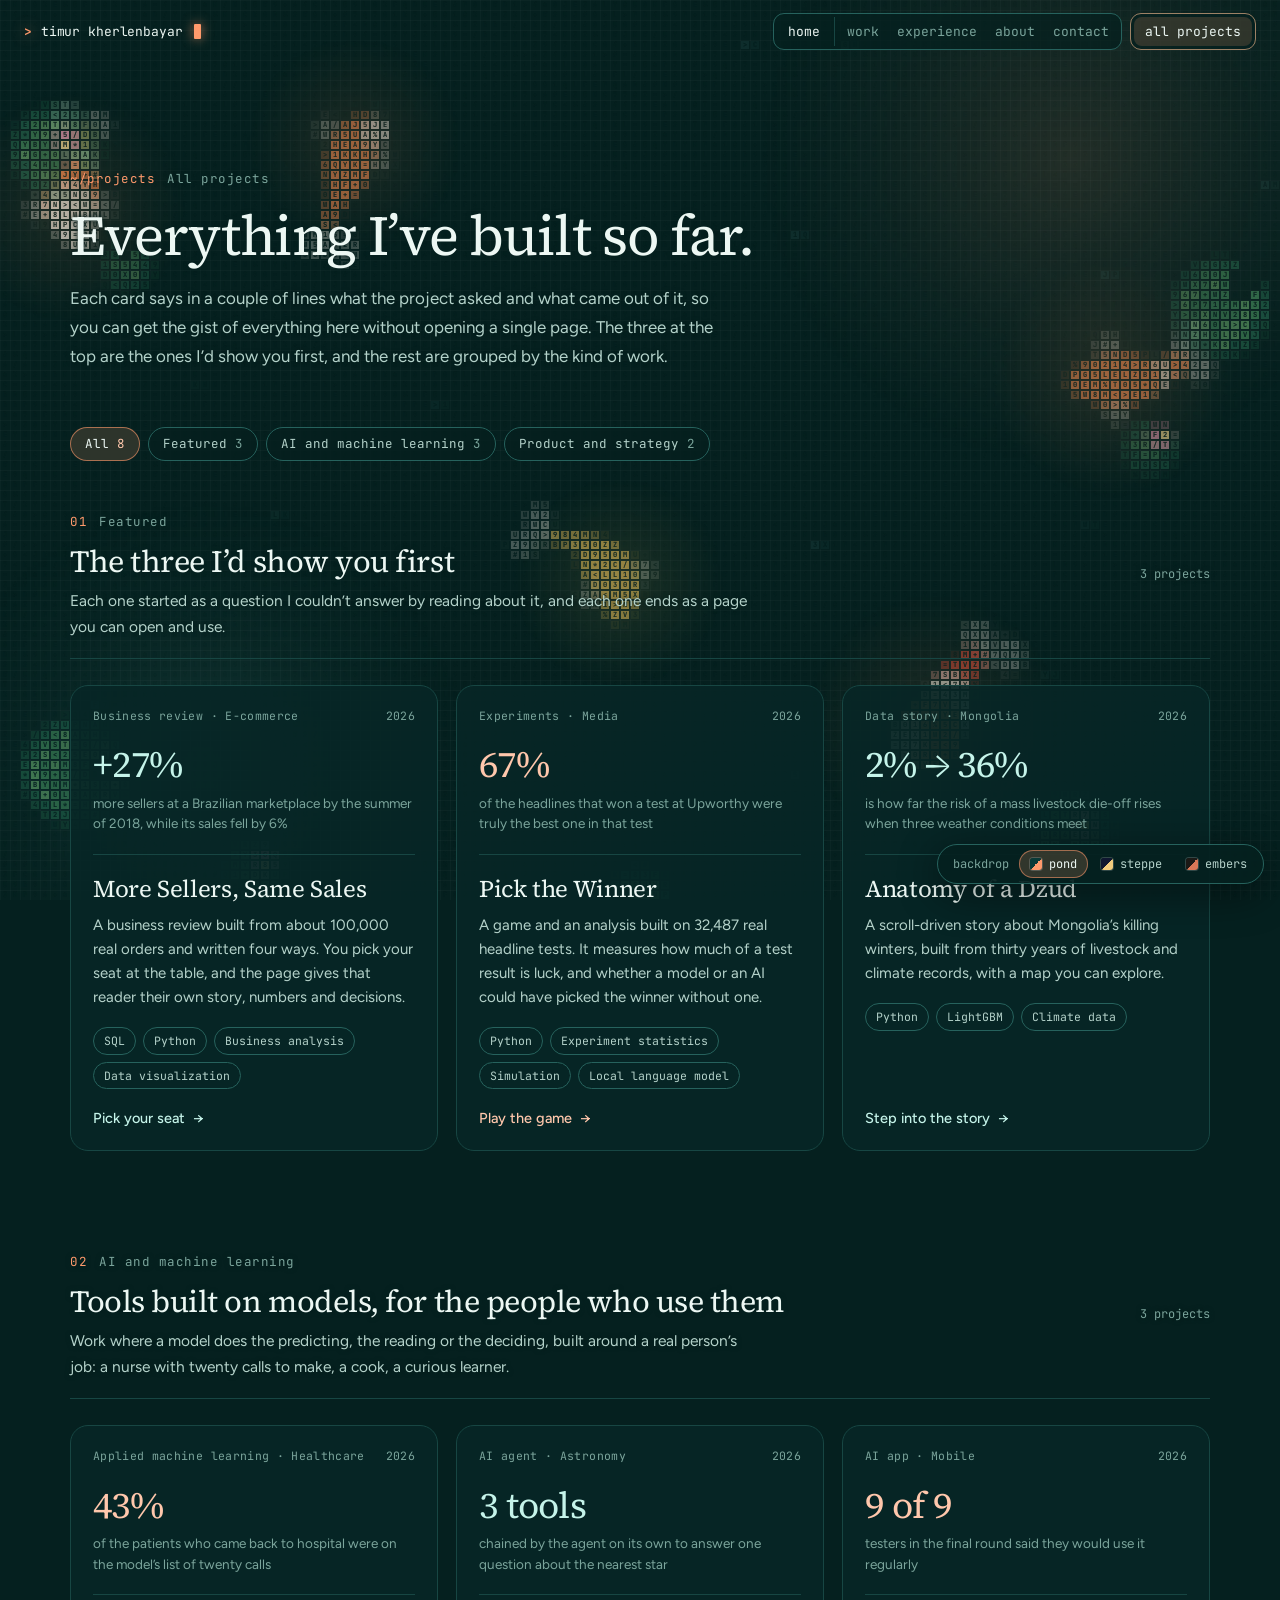
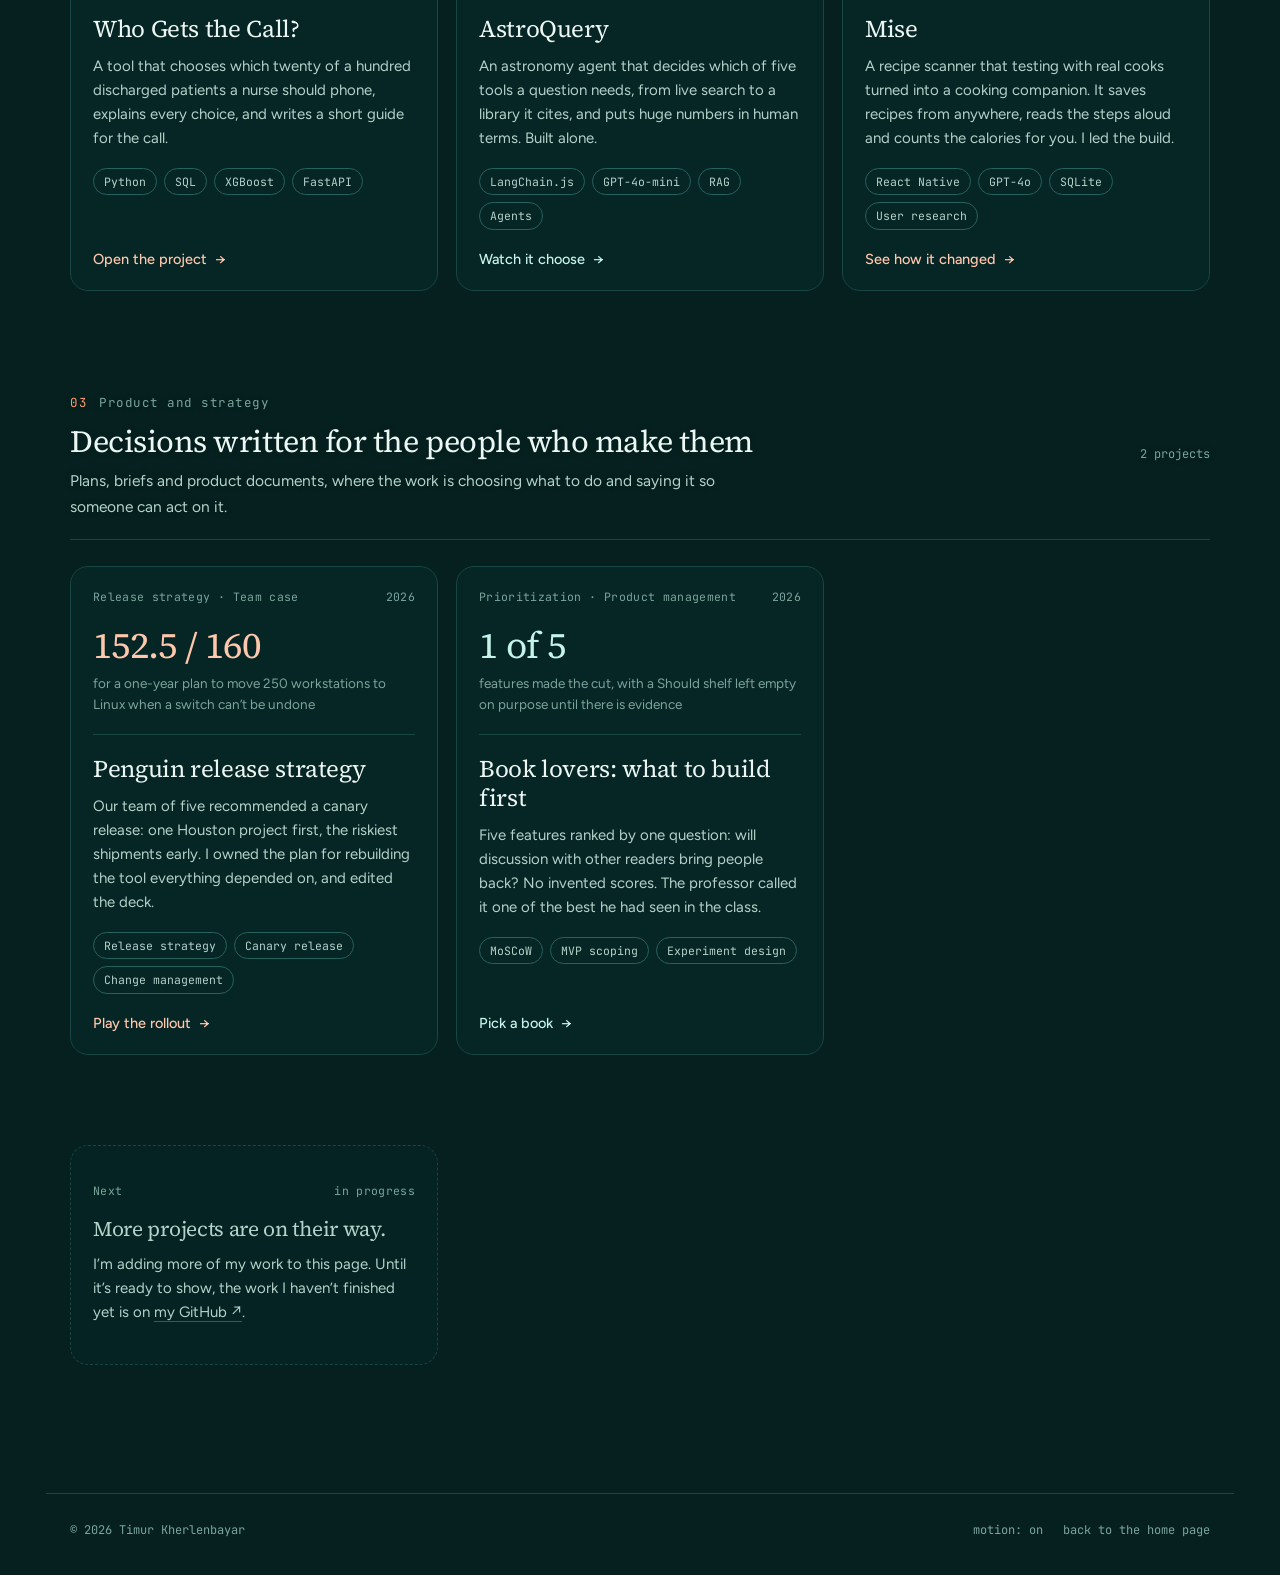
==== commit 90f0d4a8: "More Sellers, Same Sales: four seats at the table, dark theme, rotating home card Co-Authored-By: Cl" ====
--- a/projects/index.html
+++ b/projects/index.html
@@ -8,7 +8,7 @@
   <title>Projects — Timur Kherlenbayar</title>
   <link rel="icon" href="../assets/favicon.svg" type="image/svg+xml">
   <link rel="stylesheet" href="../assets/fonts/type-home.css?v=10">
-  <link rel="stylesheet" href="../style.css?v=12">
+  <link rel="stylesheet" href="../style.css?v=13">
   <script>
     document.documentElement.classList.add('js');
     try { var t = localStorage.getItem('tk-theme'); if (t) document.documentElement.dataset.theme = t; } catch (e) {}
@@ -68,9 +68,9 @@
               <span class="card-top"><span>Business review · E-commerce</span><span>2026</span></span>
               <span class="card-stat"><b>+27%</b><span>more sellers at a Brazilian marketplace by the summer of 2018, while its sales fell by 6%</span></span>
               <span class="card-title">More Sellers, Same Sales</span>
-              <span class="card-text">A business review written for a leadership team and built from about 100,000 real orders. It has a two-minute executive summary, the evidence behind it, and four recommendations.</span>
+              <span class="card-text">A business review built from about 100,000 real orders and written four ways. You pick your seat at the table, and the page gives that reader their own story, numbers and decisions.</span>
               <span class="card-tags"><span>SQL</span><span>Python</span><span>Business analysis</span><span>Data visualization</span></span>
-              <span class="card-go">Read the review <span aria-hidden="true">→</span></span>
+              <span class="card-go">Pick your seat <span aria-hidden="true">→</span></span>
             </a>
           </li>
           <li>
--- a/style.css
+++ b/style.css
@@ -251,6 +251,24 @@
 .duo line { stroke: var(--mute); stroke-width: 1; stroke-dasharray: 3 4; }
 html:not(.motion-off) .duo polyline { stroke-dasharray: 1; animation: duodraw 9s ease-in-out infinite; }
 @keyframes duodraw { 0% { stroke-dashoffset: 1; } 32%, 94% { stroke-dashoffset: 0; } 100% { stroke-dashoffset: 1; } }
+
+/* More Sellers, Same Sales: the card takes each of the four seats in turn */
+.seatdeck { position: relative; flex: 1; min-height: 250px; margin: 22px 0 12px; }
+.sd { position: absolute; inset: 0; display: flex; flex-direction: column; justify-content: center; border: 1px solid var(--line-2); border-radius: 14px; padding: 22px 22px 18px; background: rgba(255, 255, 255, 0.03); opacity: 0; }
+.sd:first-child { opacity: 1; }
+.sd span { font: 500 11.5px/1 var(--mono); letter-spacing: .14em; text-transform: uppercase; color: var(--cool); }
+.sd b { font: 400 clamp(3.4rem, 6vw, 4.8rem)/1 var(--serif); letter-spacing: -.03em; color: var(--ink); margin: 16px 0 12px; white-space: nowrap; }
+.sd p { font: 400 1.02rem/1.4 var(--serif); color: var(--ink-2); max-width: 17em; }
+.sd-tabs { display: flex; gap: 7px; justify-content: center; margin-bottom: 14px; }
+.sd-tabs i { width: 26px; height: 3px; border-radius: 2px; background: var(--line-2); }
+.sd-tabs i:first-child { background: var(--cool); }
+html:not(.motion-off) .sd { opacity: 0; animation: sdturn 14s ease-in-out infinite both; }
+html:not(.motion-off) .sd-tabs i { background: var(--line-2); animation: sdtab 14s linear infinite both; }
+html:not(.motion-off) .sd:nth-child(2), html:not(.motion-off) .sd-tabs i:nth-child(2) { animation-delay: 3.5s; }
+html:not(.motion-off) .sd:nth-child(3), html:not(.motion-off) .sd-tabs i:nth-child(3) { animation-delay: 7s; }
+html:not(.motion-off) .sd:nth-child(4), html:not(.motion-off) .sd-tabs i:nth-child(4) { animation-delay: 10.5s; }
+@keyframes sdturn { 0% { opacity: 0; transform: translateY(16px); } 4%, 22% { opacity: 1; transform: none; } 25%, 100% { opacity: 0; transform: translateY(-16px); } }
+@keyframes sdtab { 0%, 25% { background: var(--cool); } 25.01%, 100% { background: var(--line-2); } }
 
 .all-link { display: flex; align-items: center; flex-wrap: wrap; gap: 14px 22px; margin-top: 34px; }
 .all-link p { color: var(--mute); font-size: 15px; text-shadow: 0 0 5px var(--bg); }
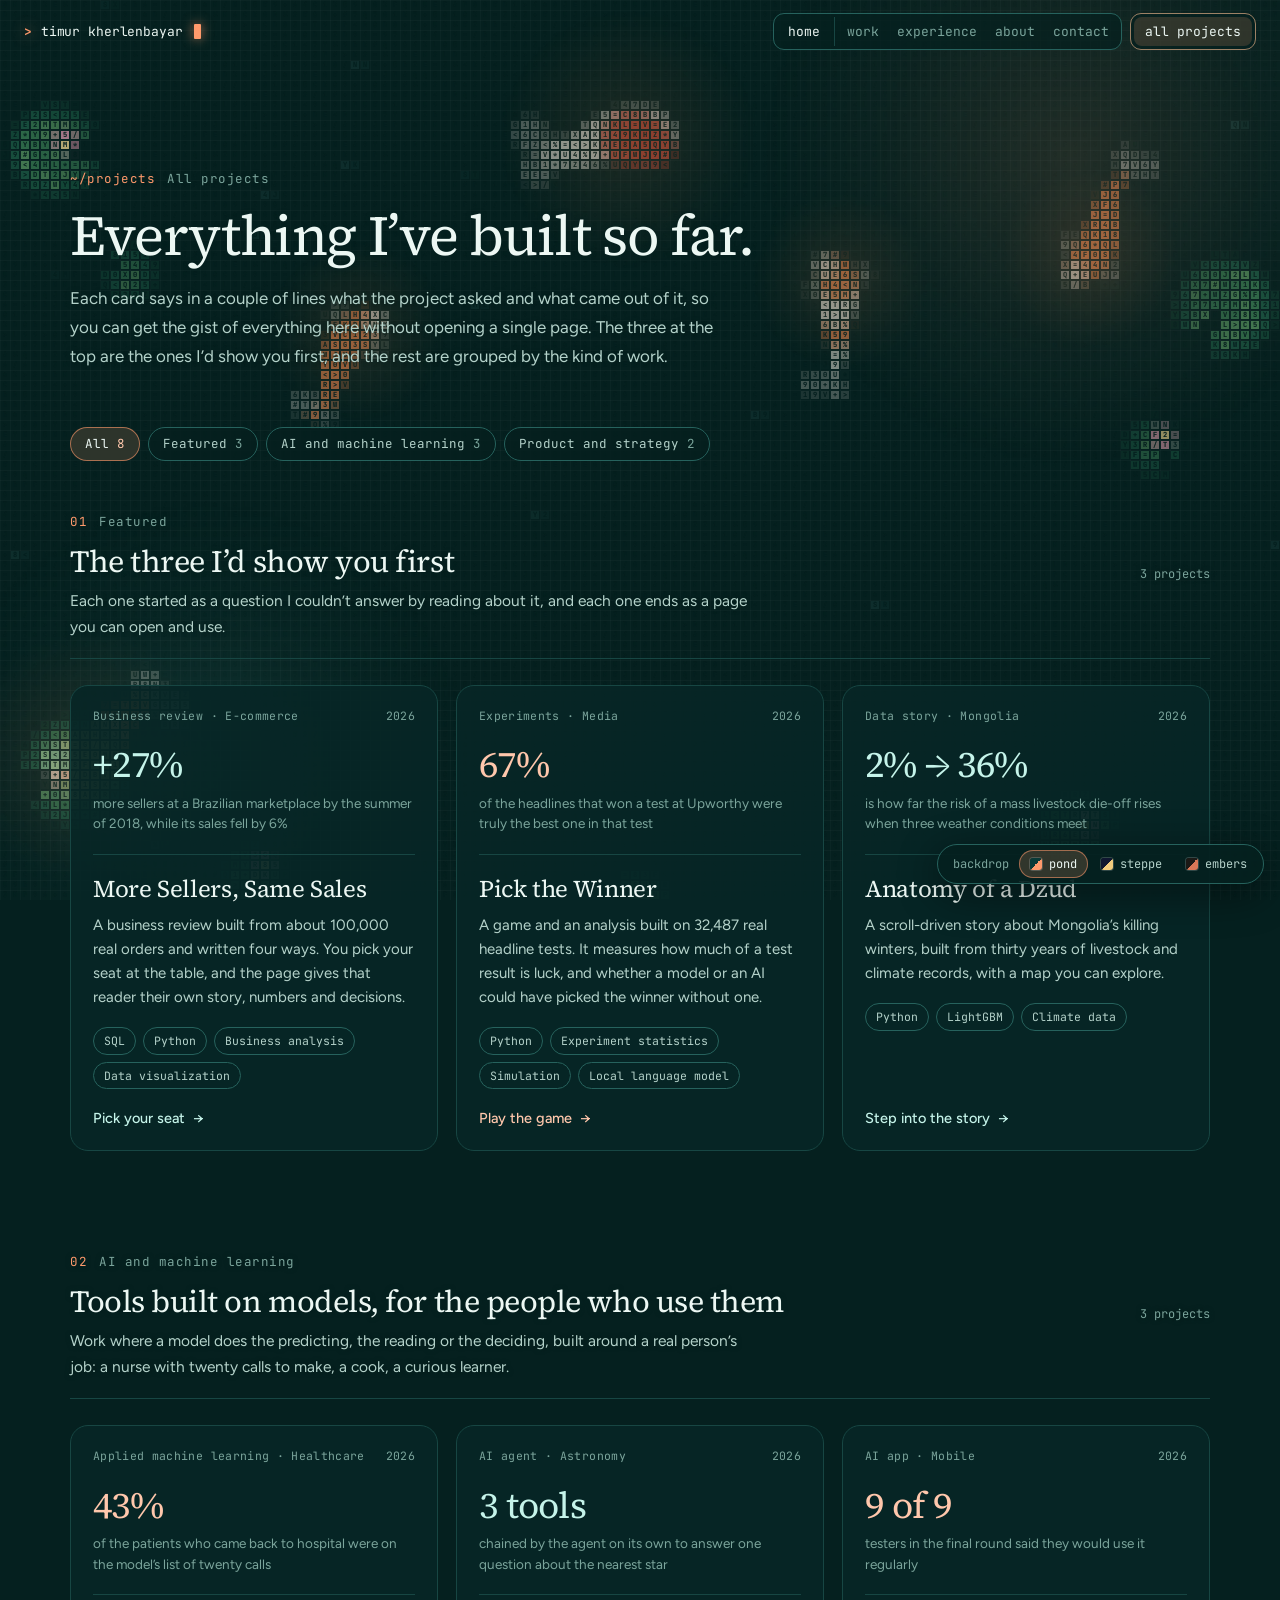
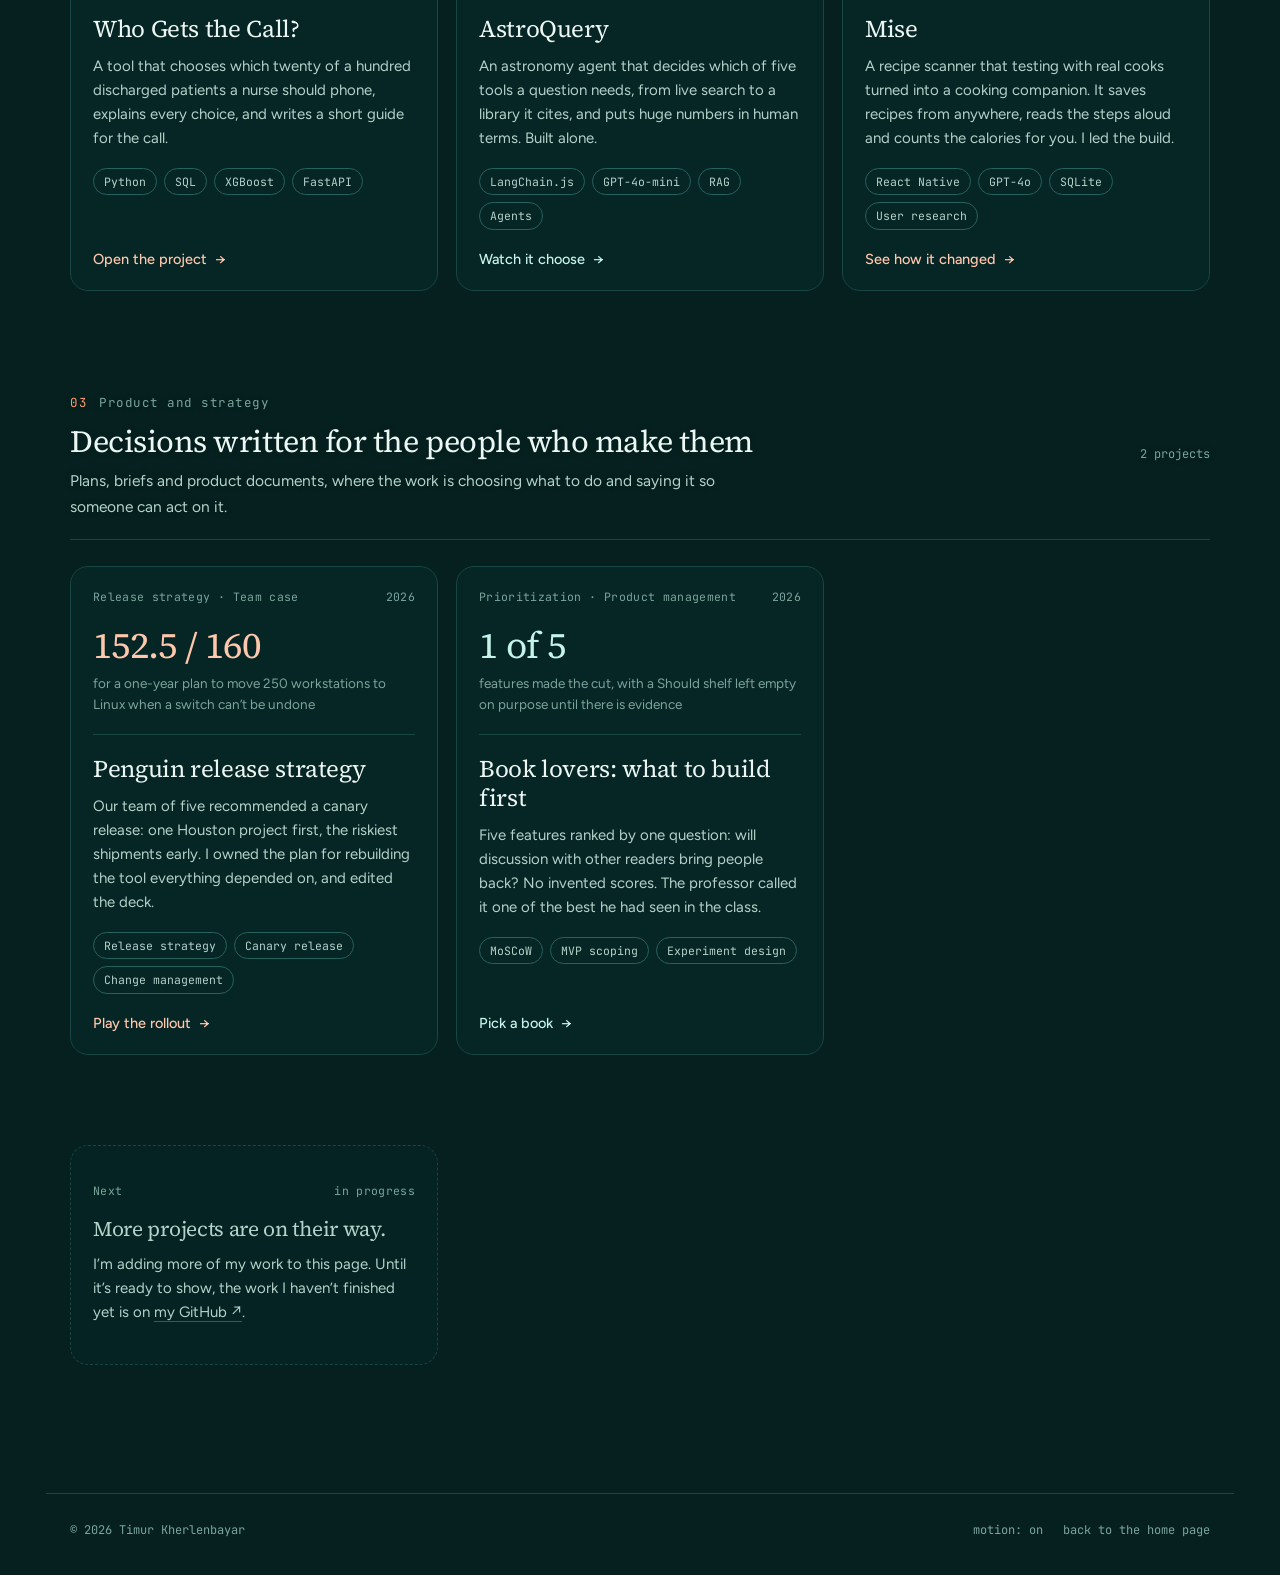
==== commit b3542202: "Home card for More Sellers, Same Sales: figures move under the visual Co-Authored-By: Claude Fable 5" ====
--- a/projects/index.html
+++ b/projects/index.html
@@ -8,7 +8,7 @@
   <title>Projects — Timur Kherlenbayar</title>
   <link rel="icon" href="../assets/favicon.svg" type="image/svg+xml">
   <link rel="stylesheet" href="../assets/fonts/type-home.css?v=10">
-  <link rel="stylesheet" href="../style.css?v=13">
+  <link rel="stylesheet" href="../style.css?v=14">
   <script>
     document.documentElement.classList.add('js');
     try { var t = localStorage.getItem('tk-theme'); if (t) document.documentElement.dataset.theme = t; } catch (e) {}
--- a/style.css
+++ b/style.css
@@ -269,6 +269,10 @@
 html:not(.motion-off) .sd:nth-child(4), html:not(.motion-off) .sd-tabs i:nth-child(4) { animation-delay: 10.5s; }
 @keyframes sdturn { 0% { opacity: 0; transform: translateY(16px); } 4%, 22% { opacity: 1; transform: none; } 25%, 100% { opacity: 0; transform: translateY(-16px); } }
 @keyframes sdtab { 0%, 25% { background: var(--cool); } 25.01%, 100% { background: var(--line-2); } }
+/* On this card the three figures sit under the visual, so the two columns end at about the same height. */
+.project-side { display: flex; flex-direction: column; min-width: 0; }
+.project-side .stats { margin: 22px 0 0; }
+.project-copy > p + .tags { margin-top: 26px; }
 
 .all-link { display: flex; align-items: center; flex-wrap: wrap; gap: 14px 22px; margin-top: 34px; }
 .all-link p { color: var(--mute); font-size: 15px; text-shadow: 0 0 5px var(--bg); }
